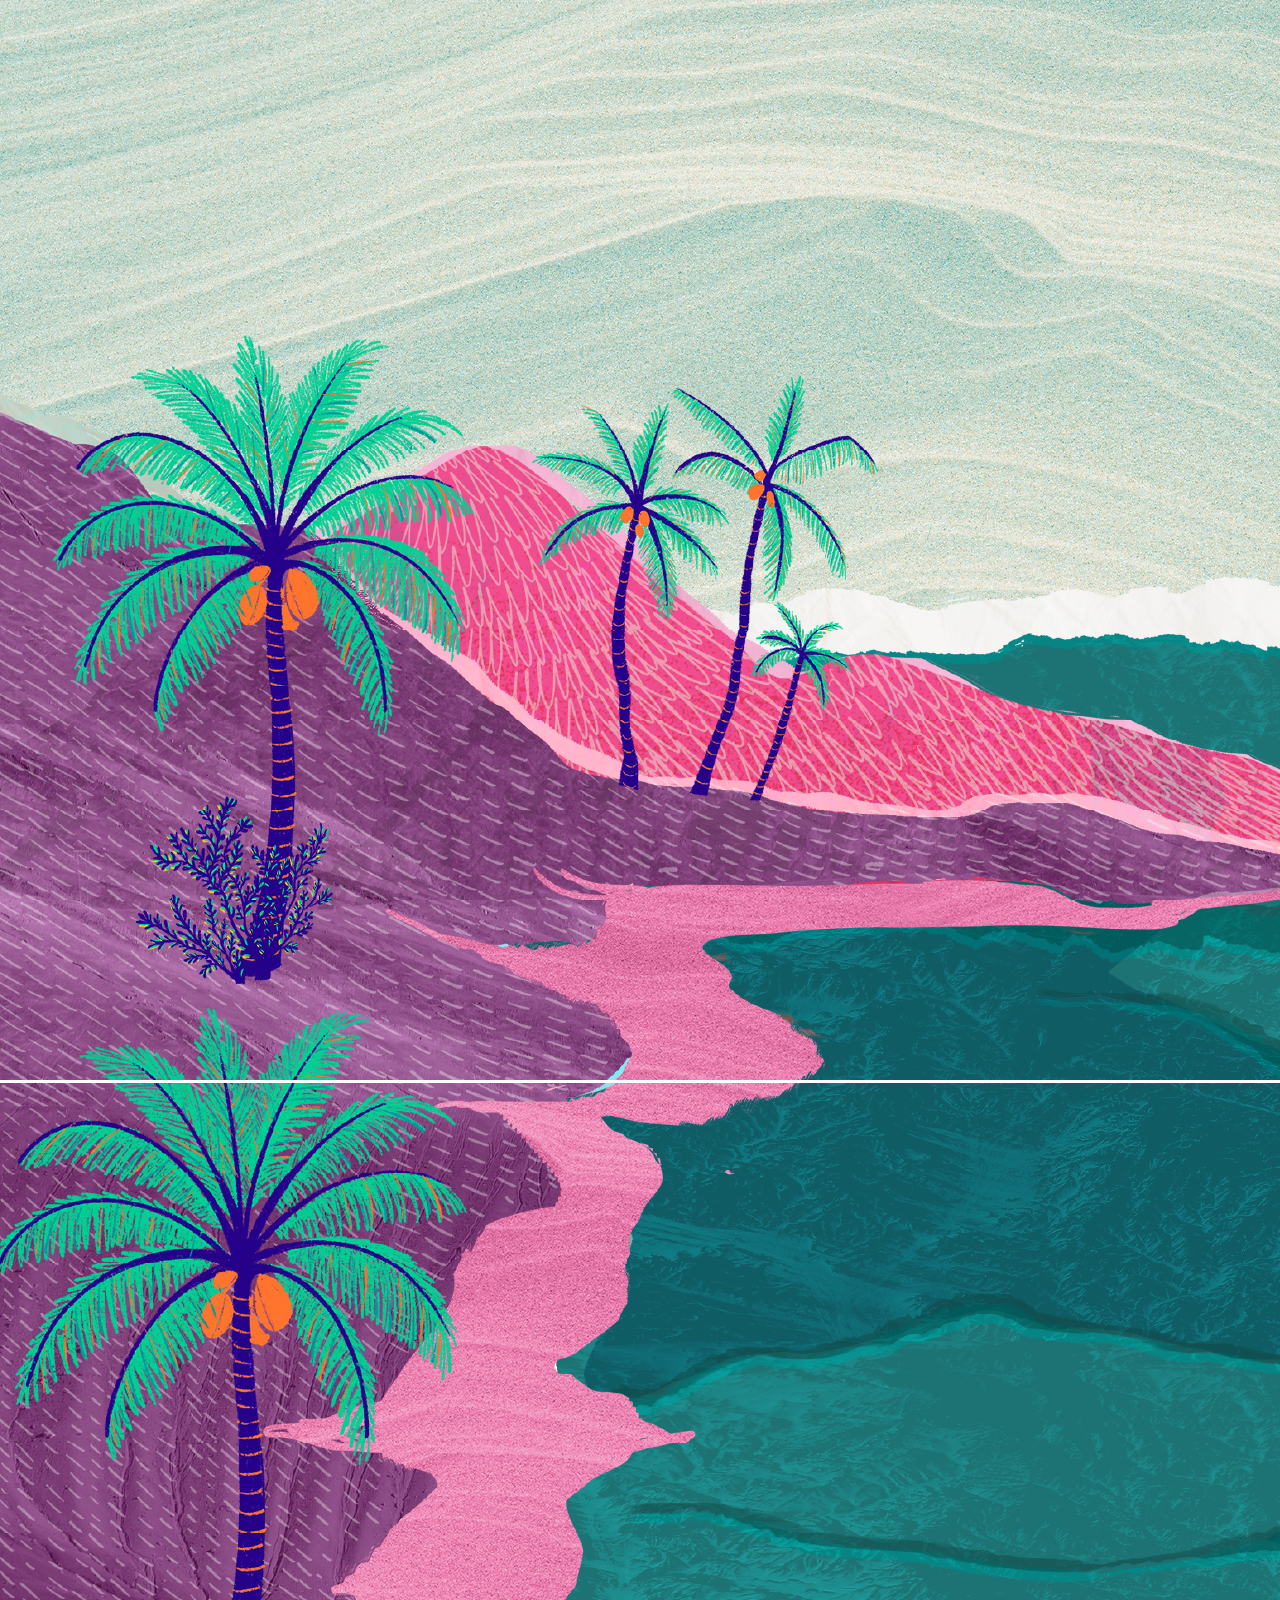
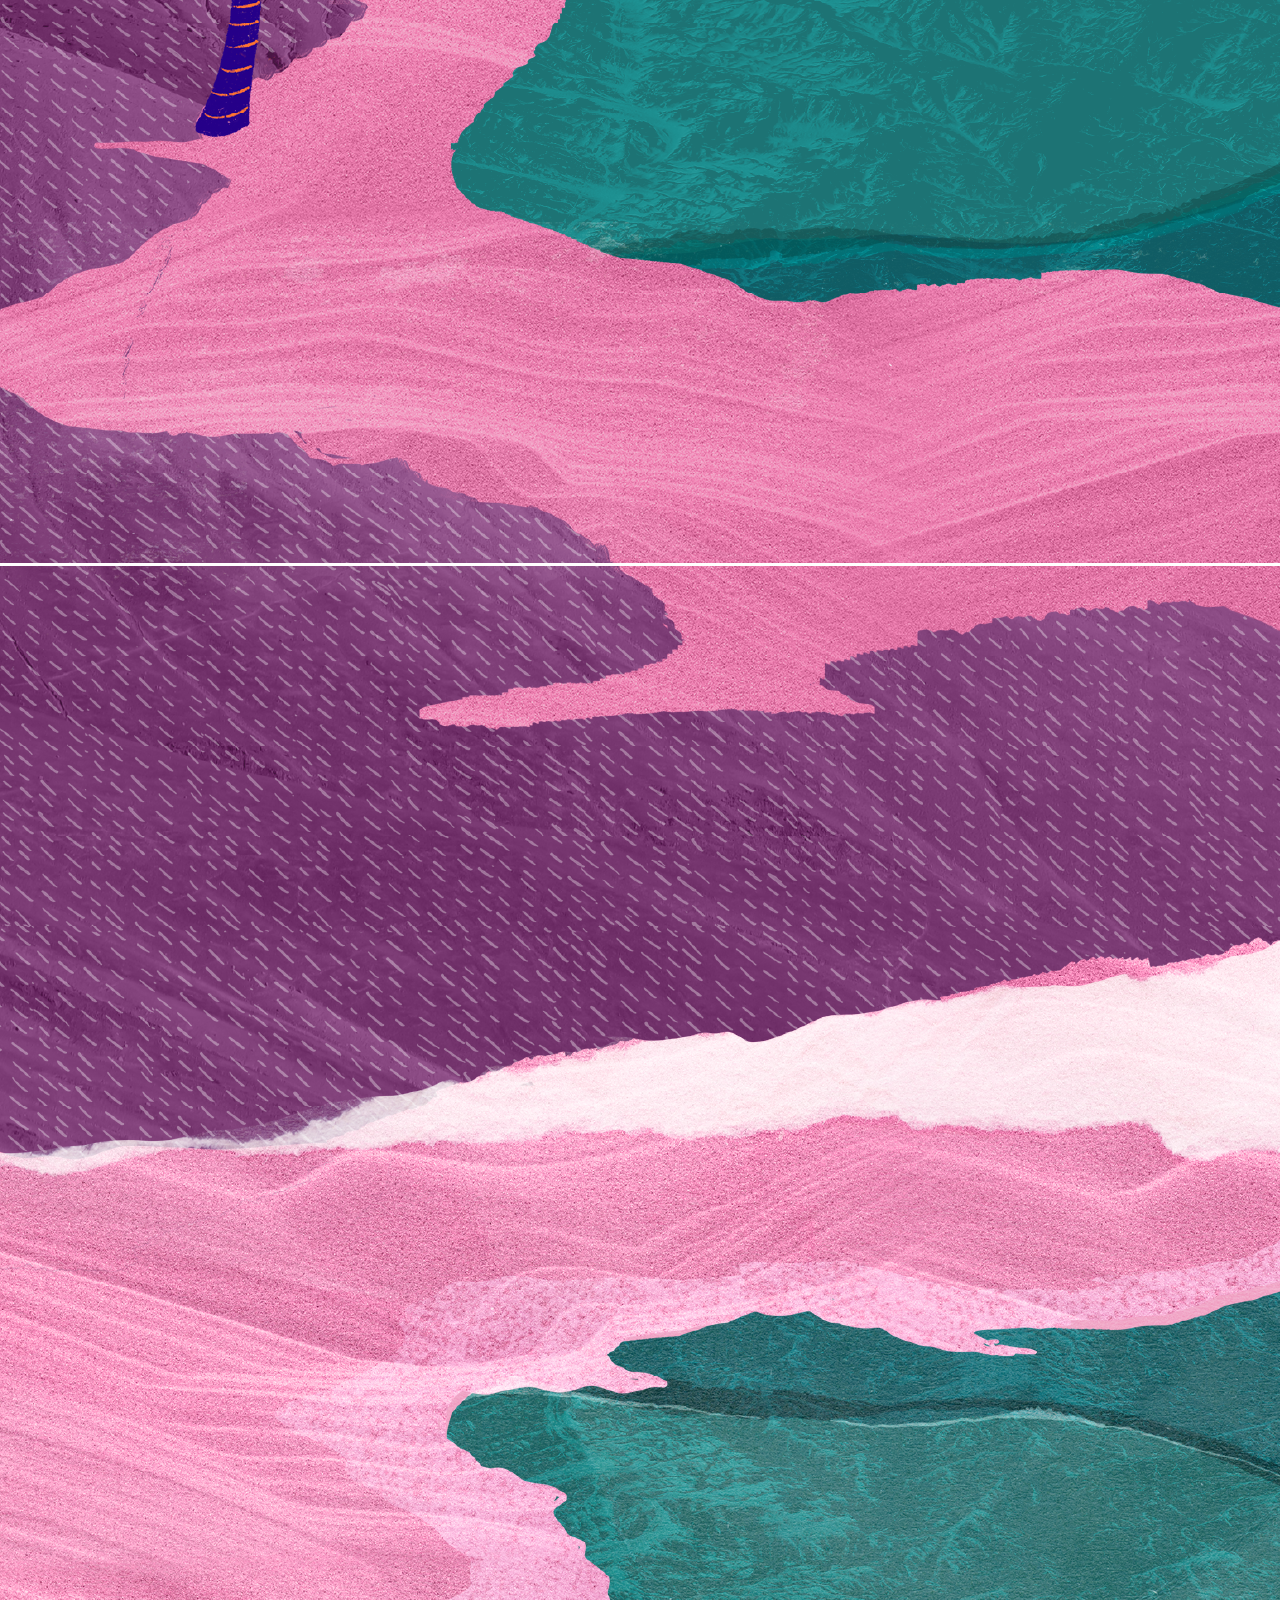
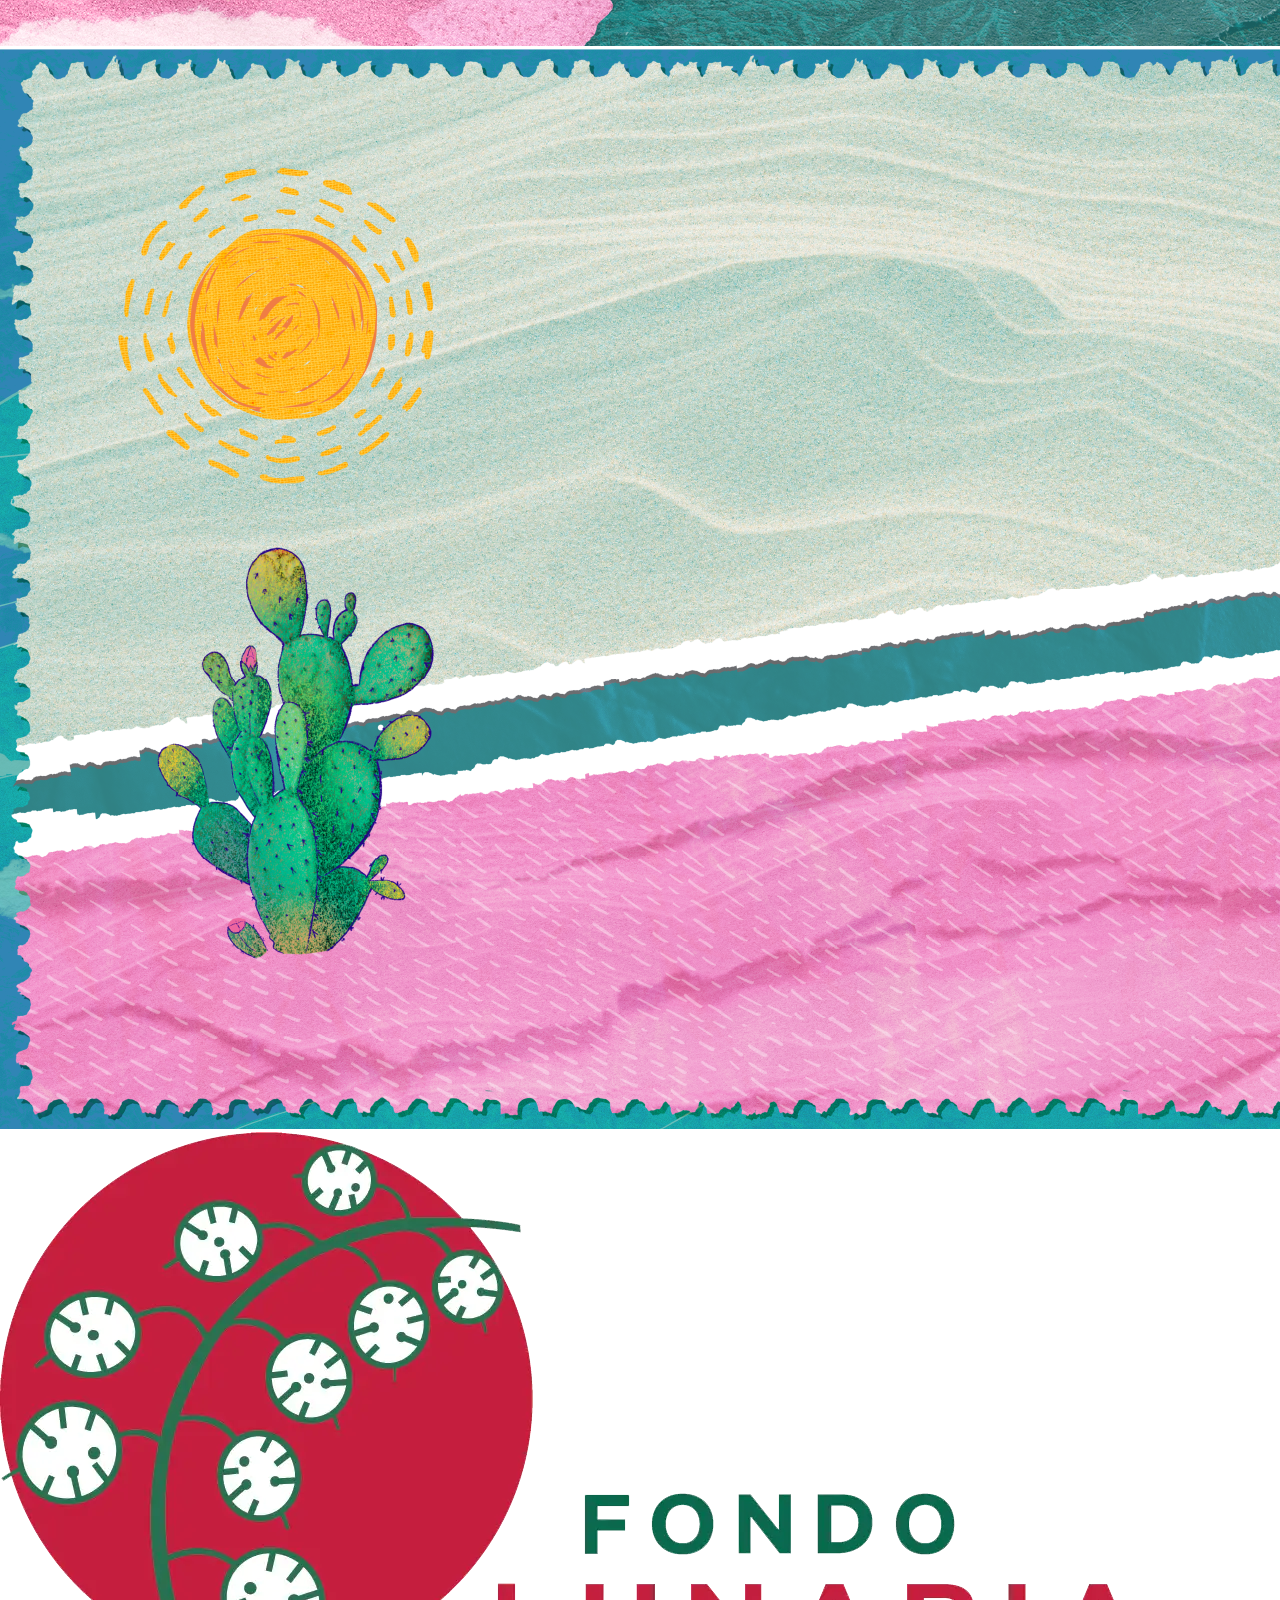
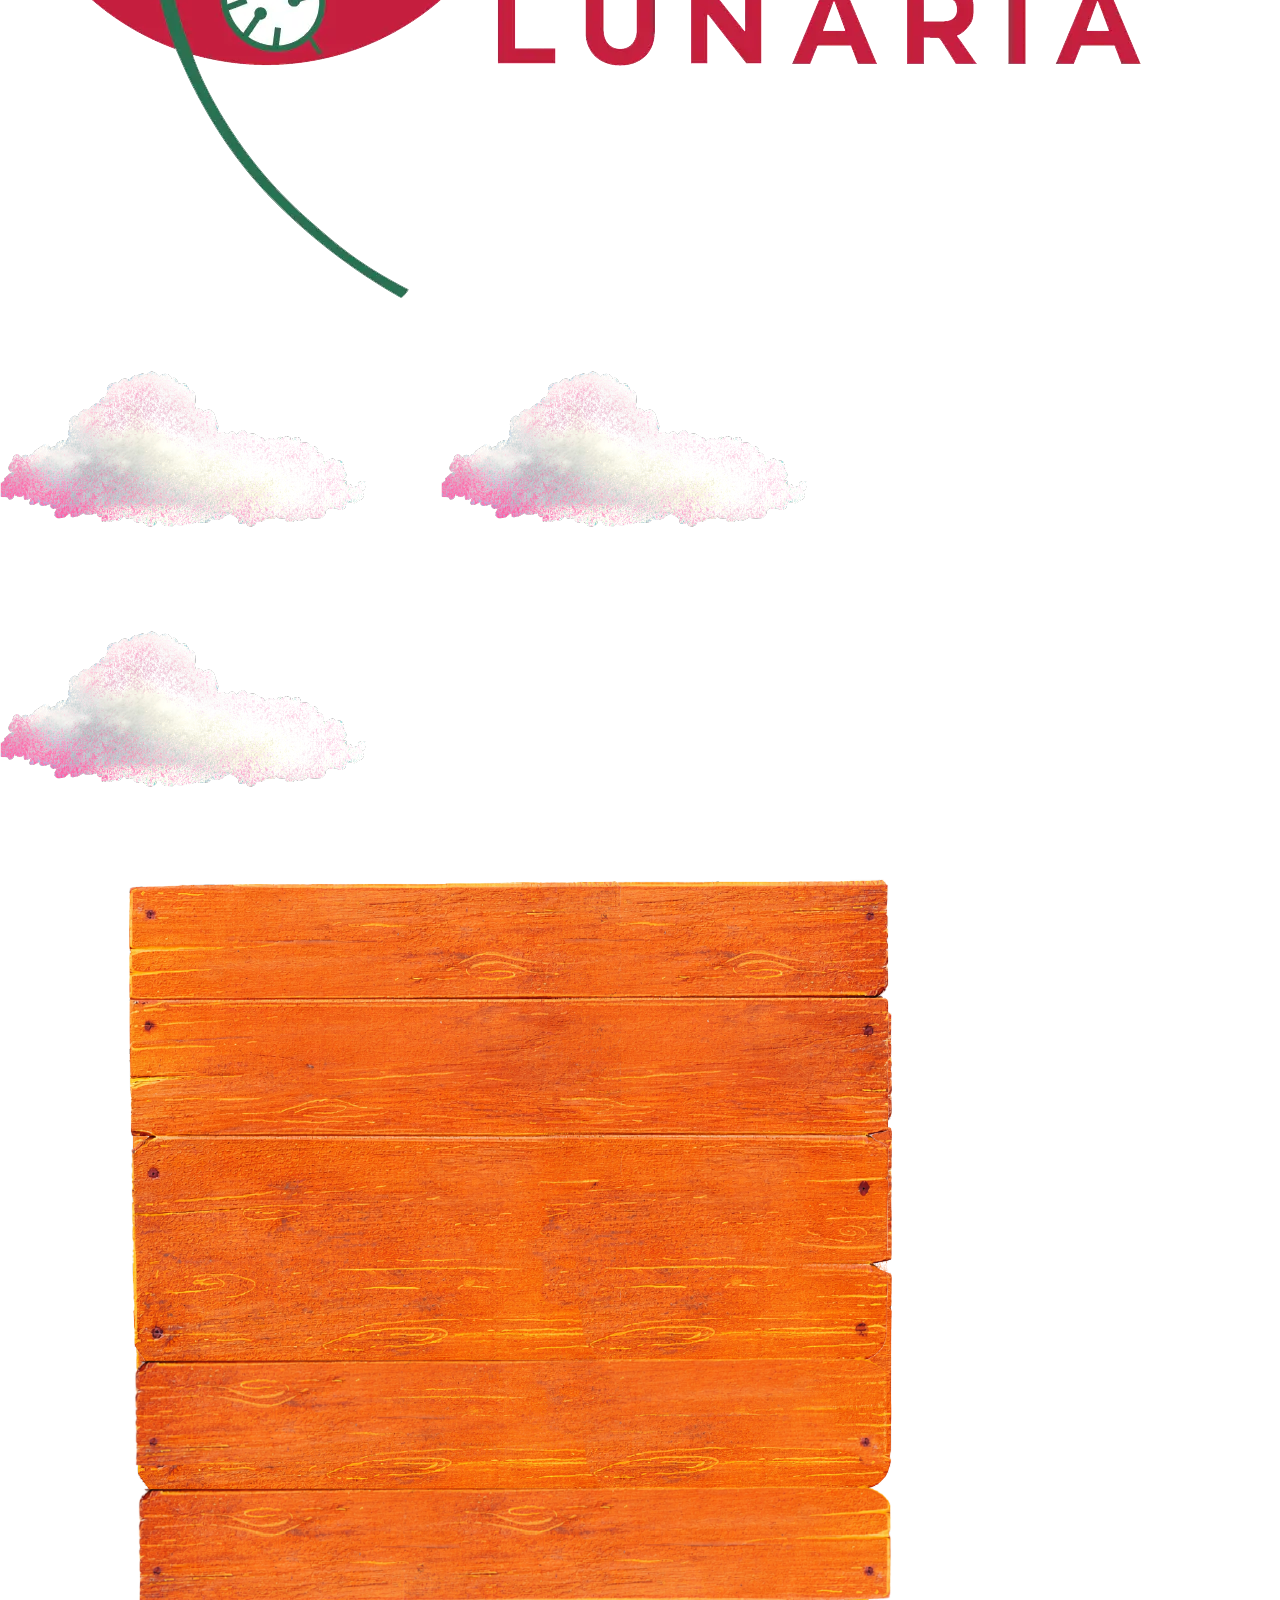
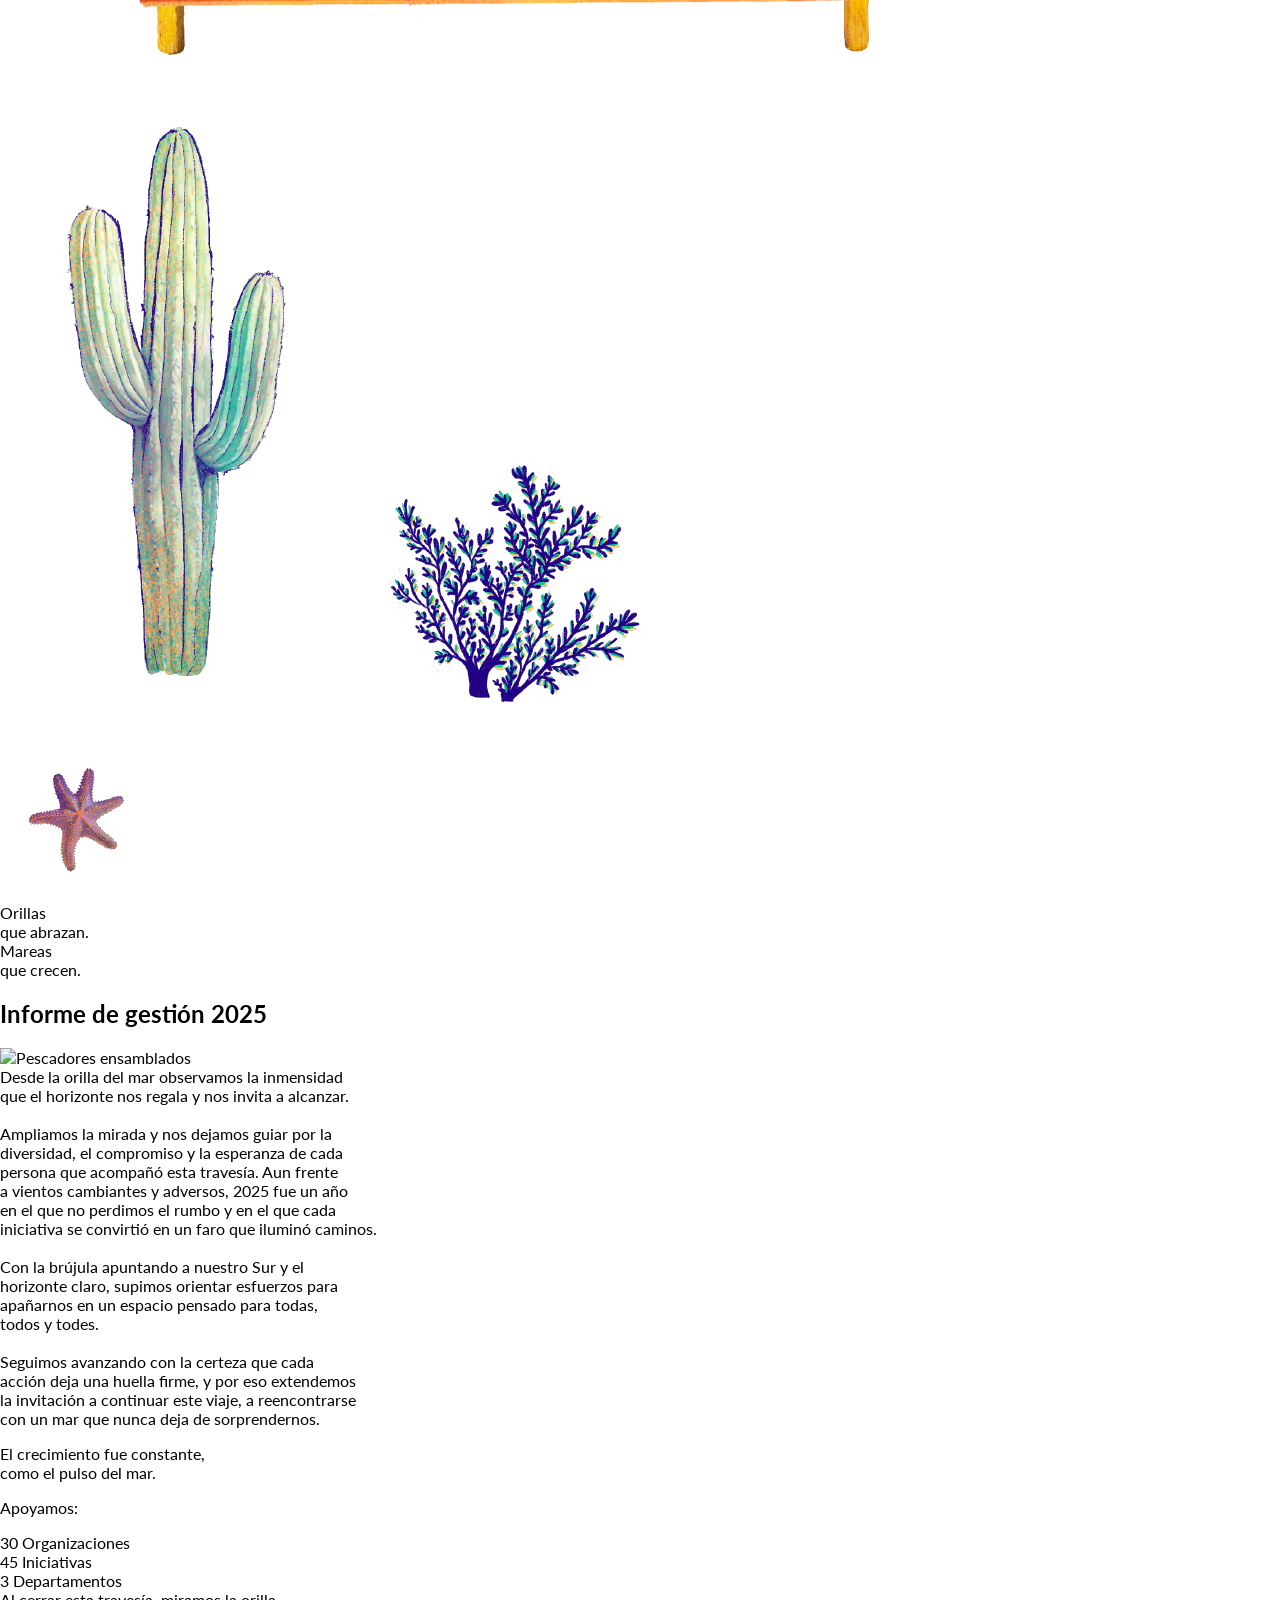
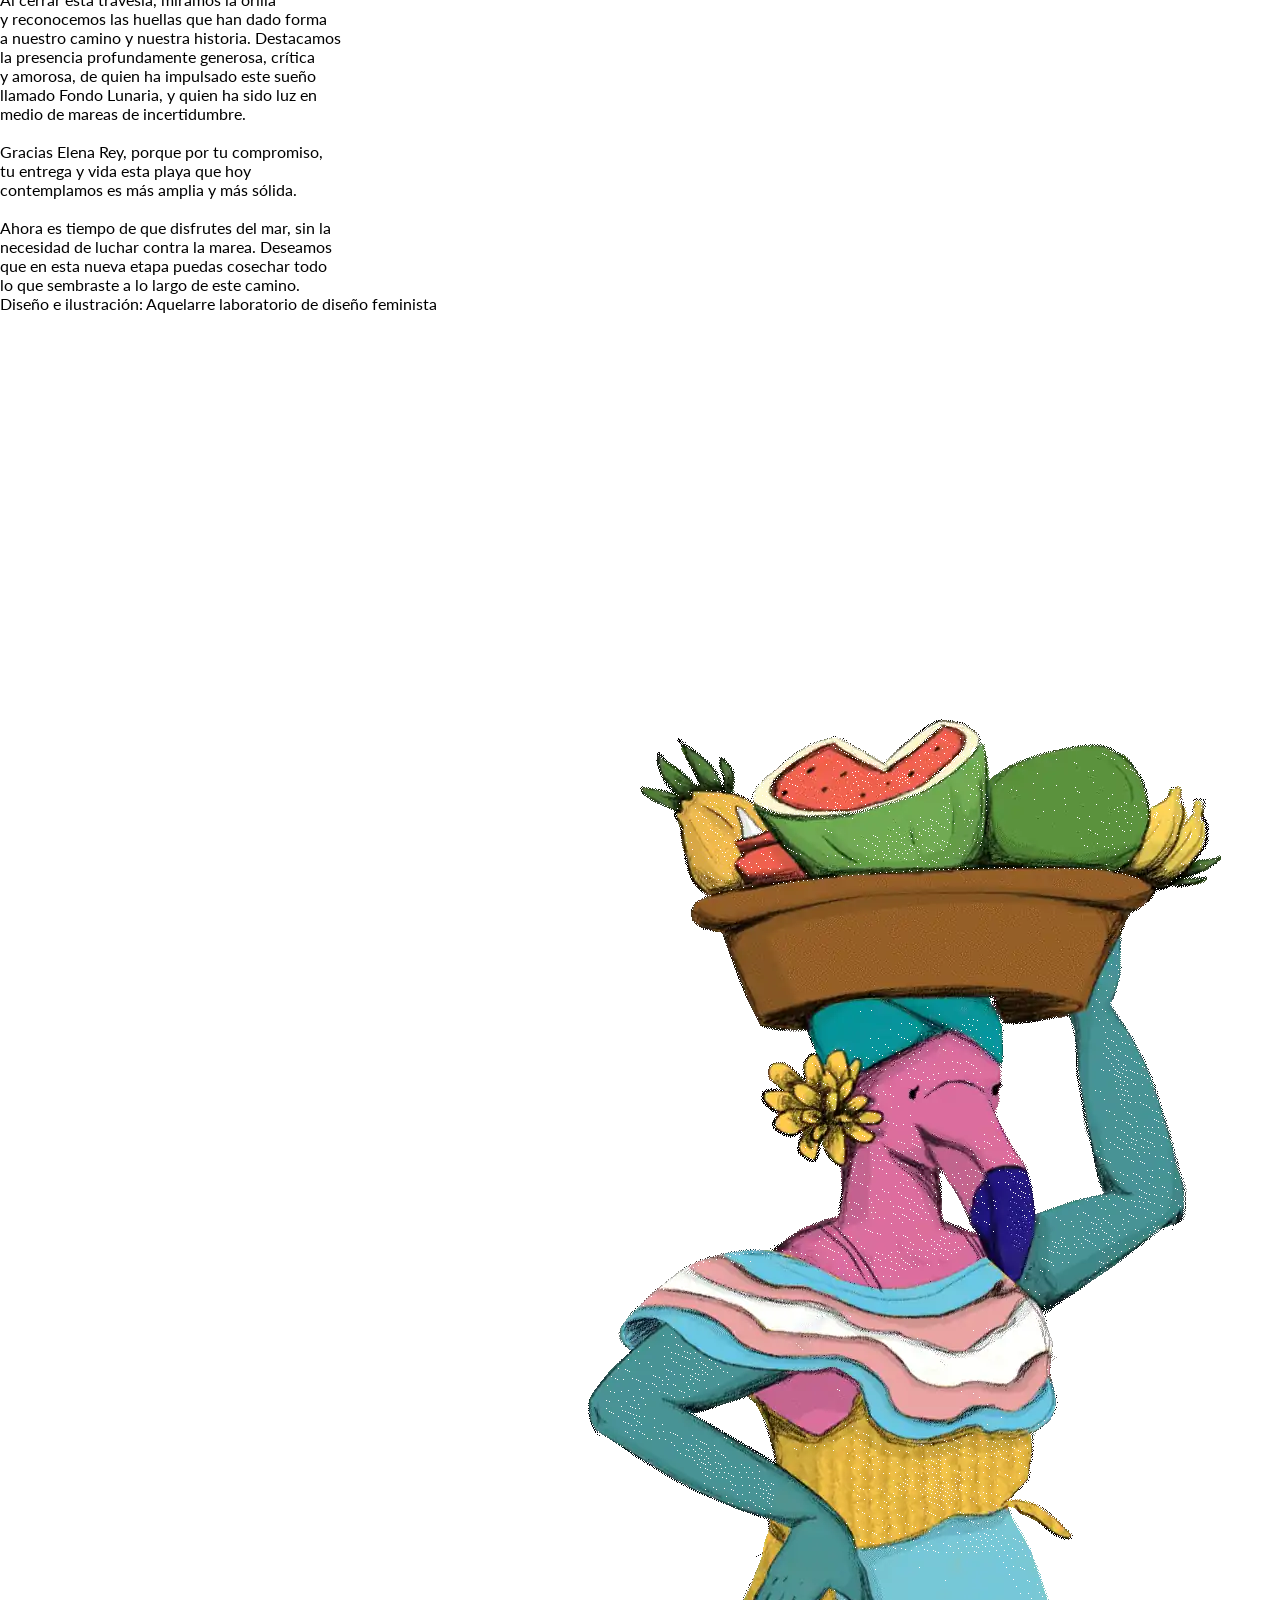
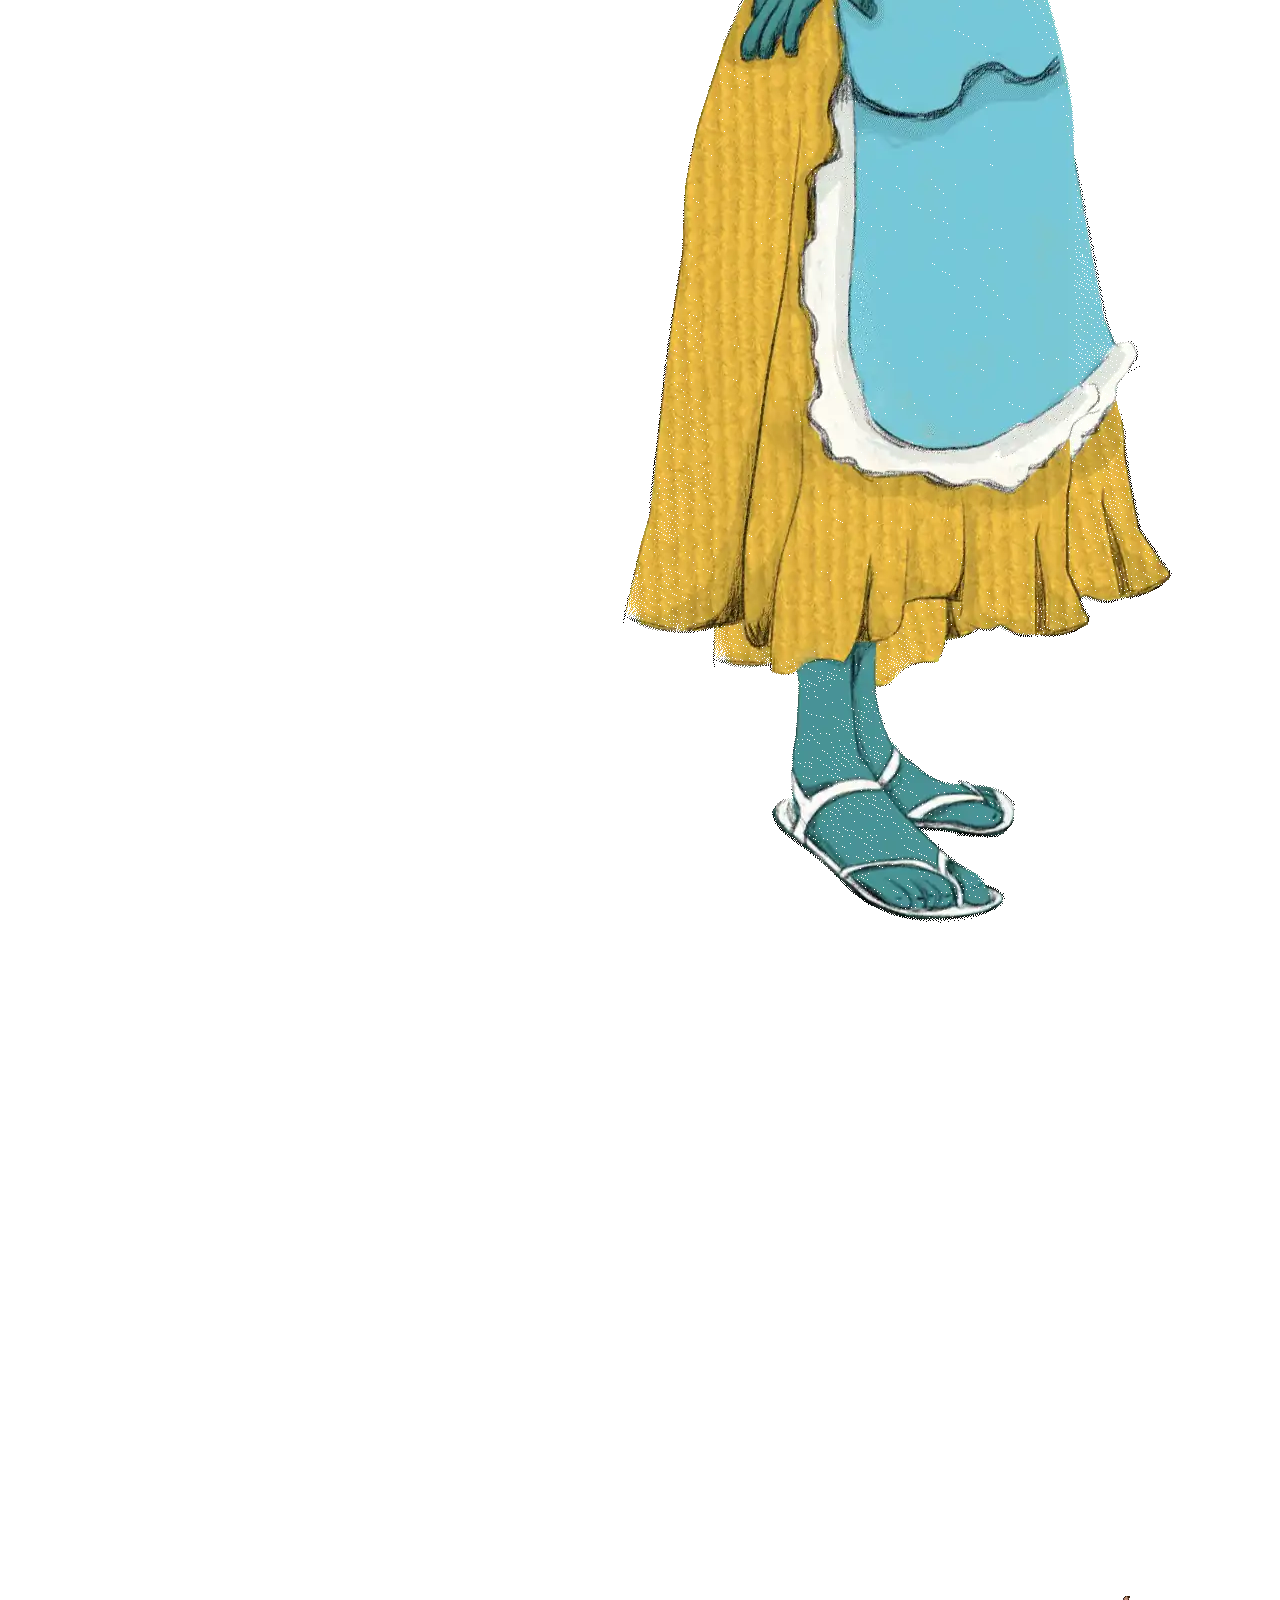
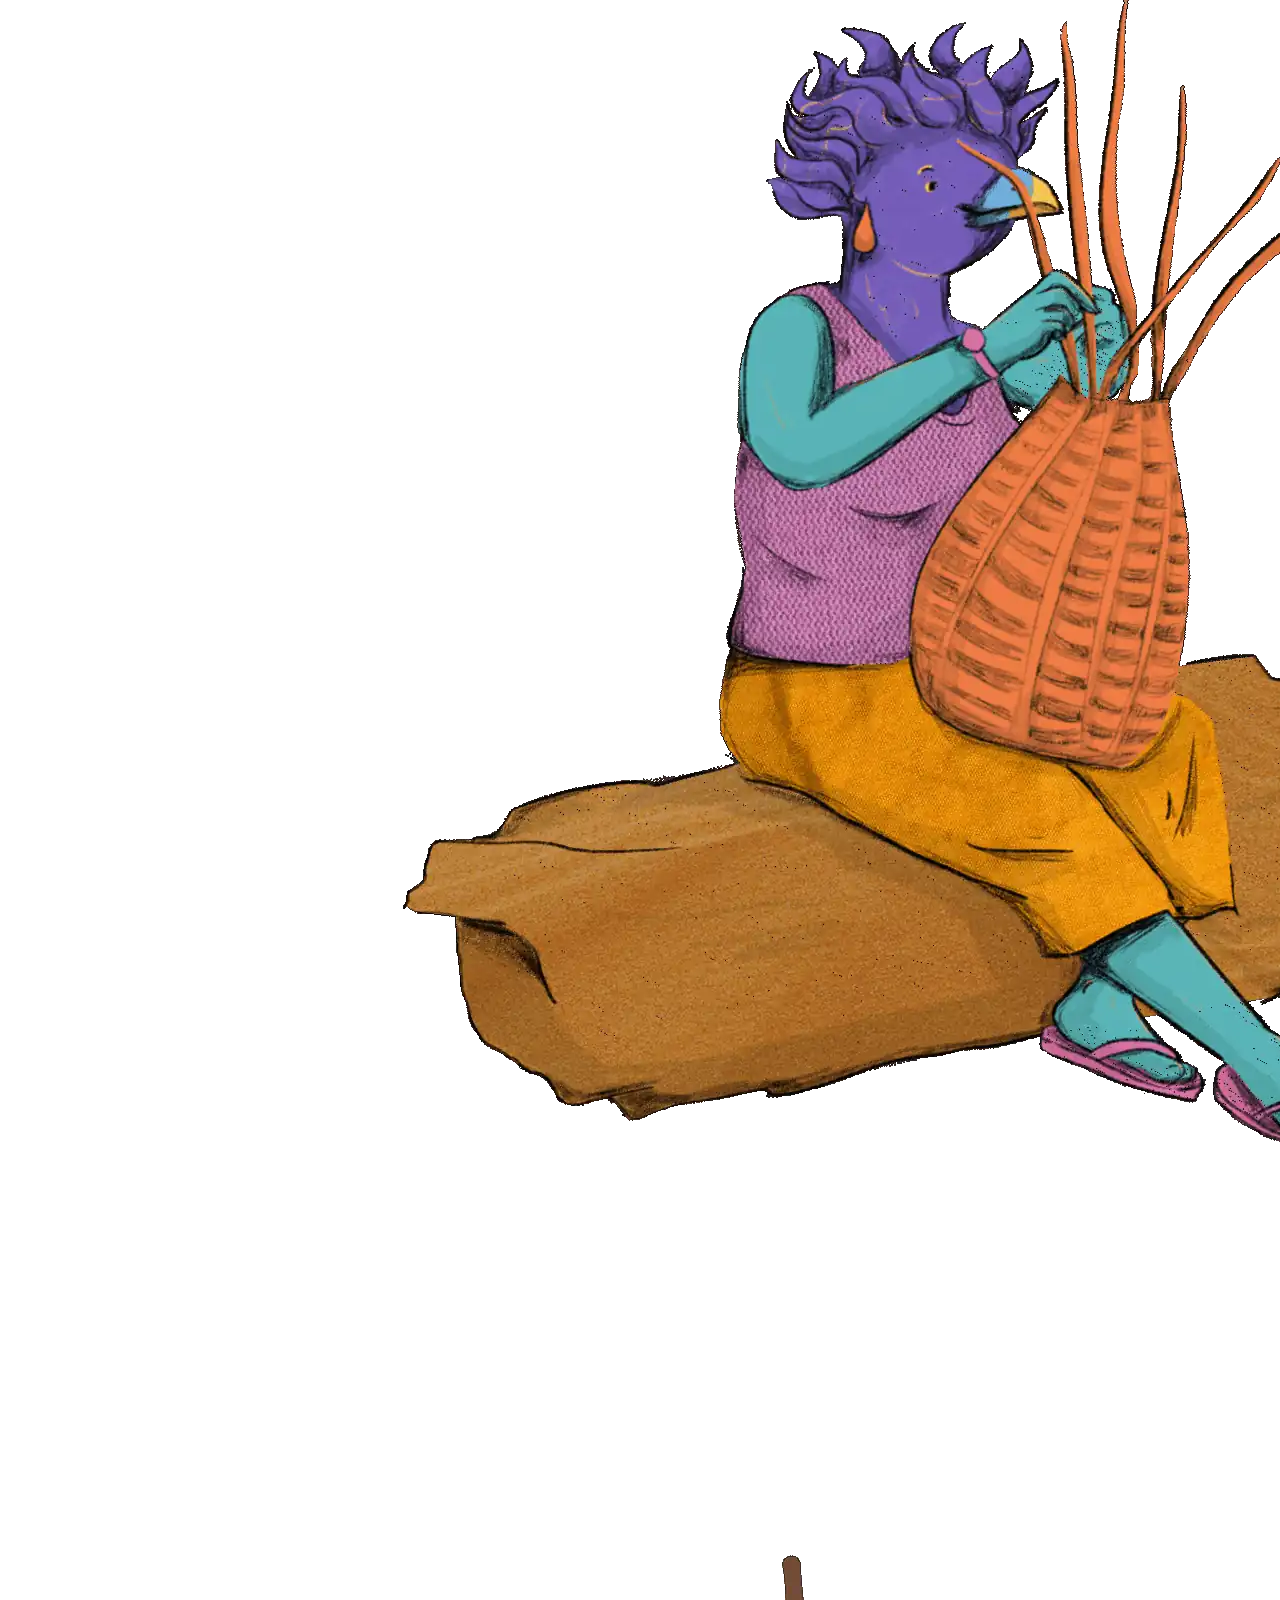
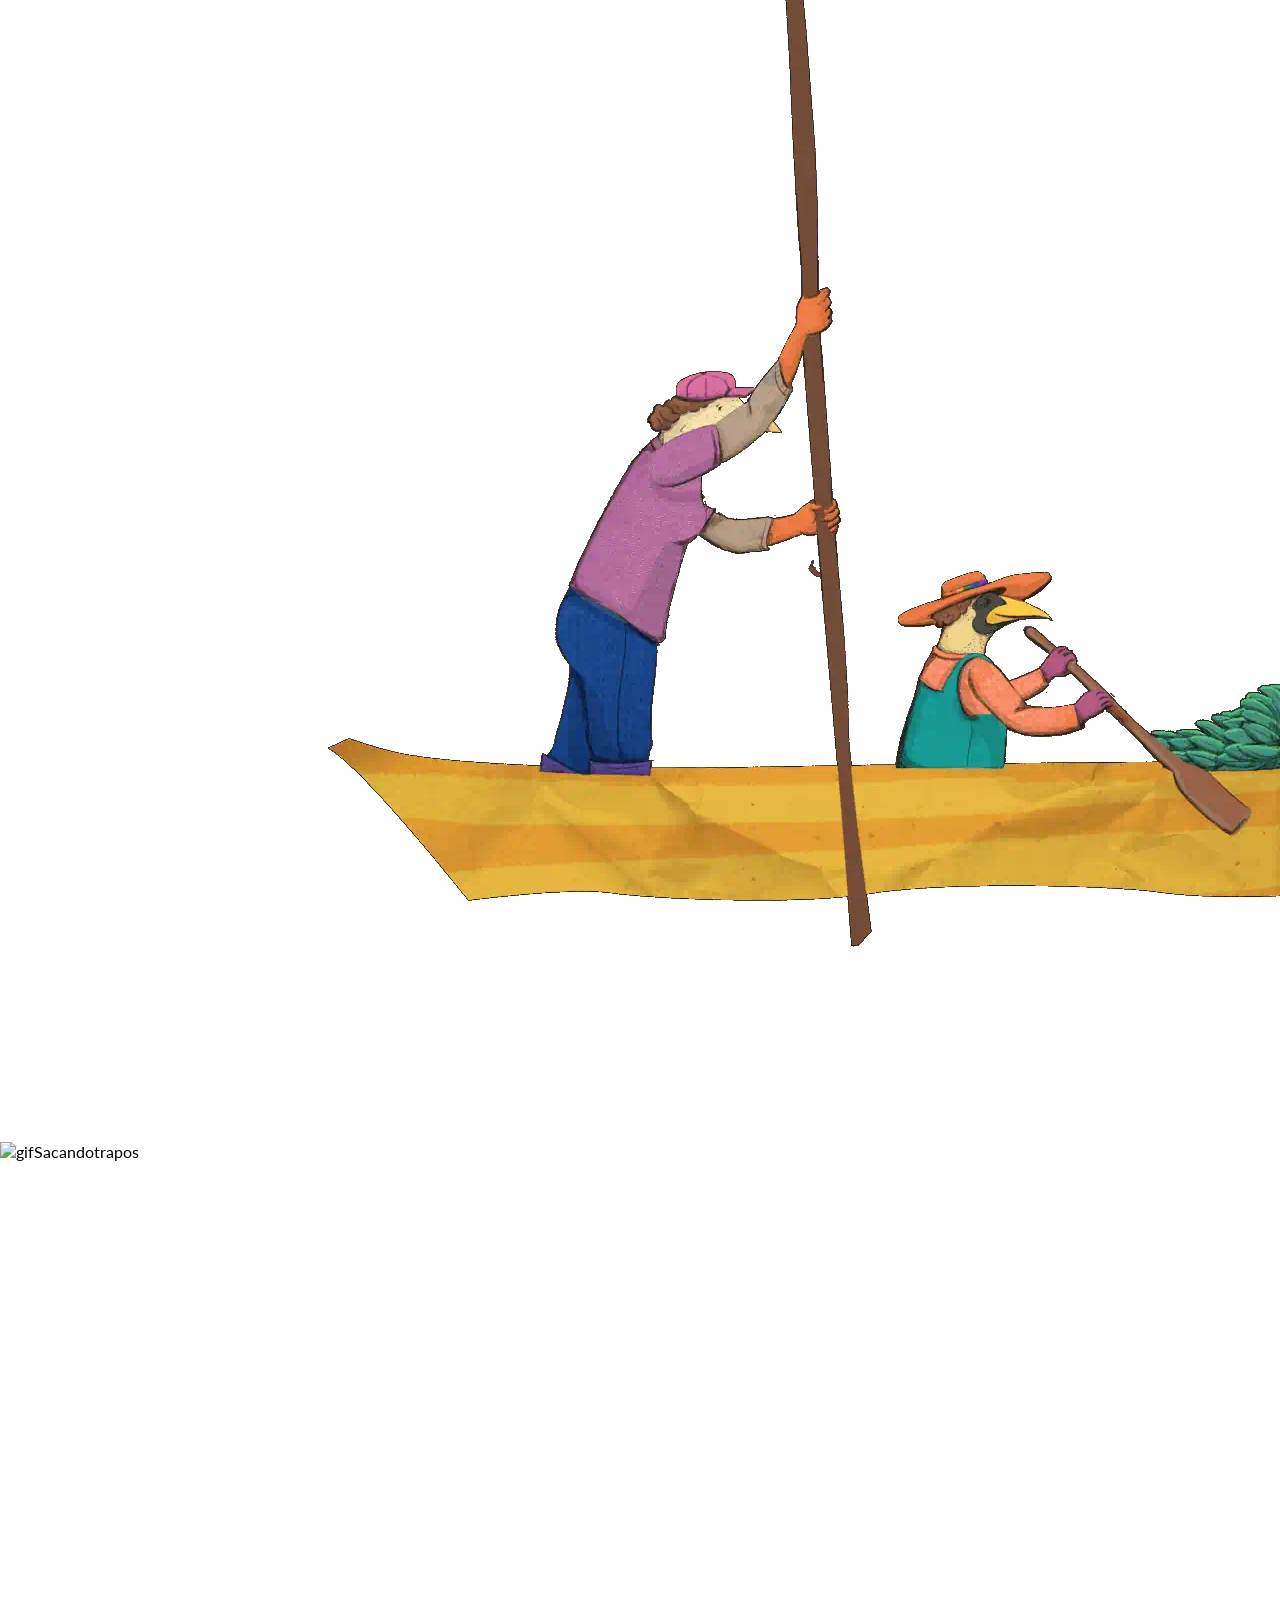
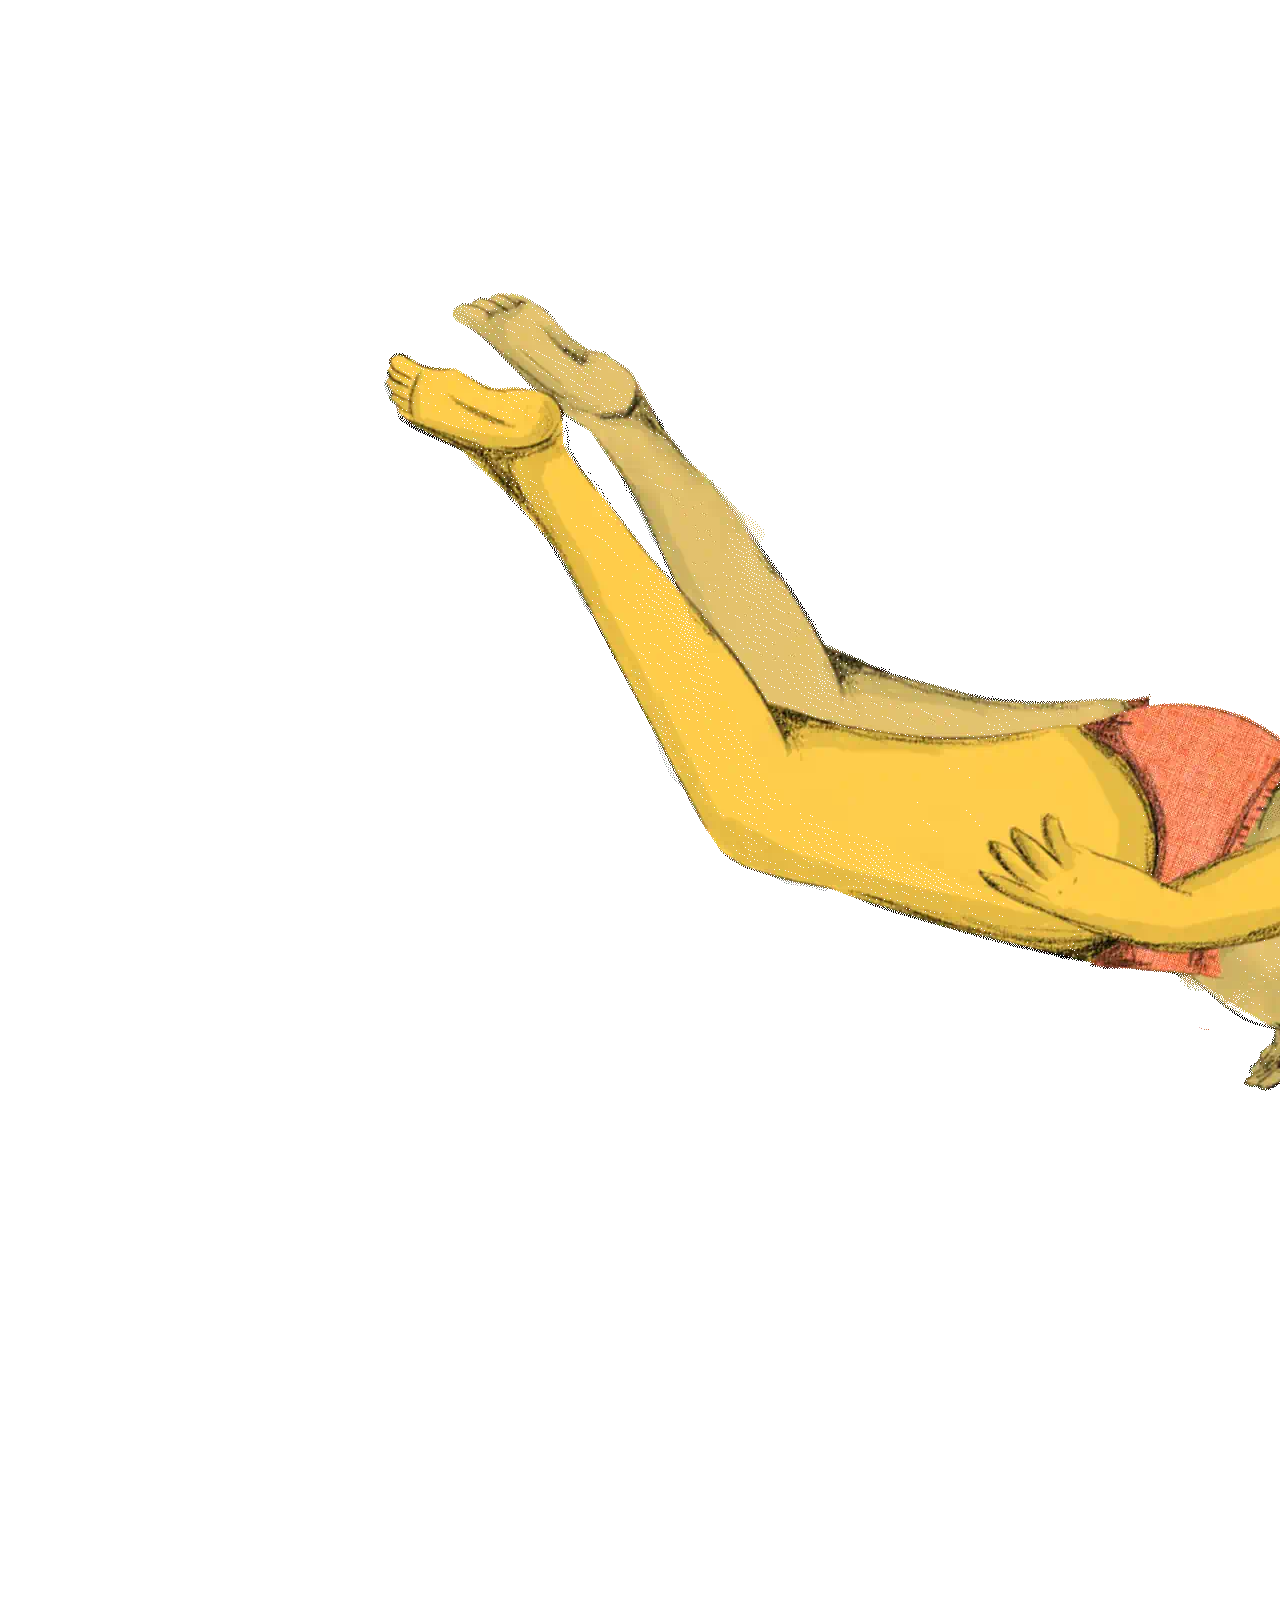
==== index.html @ 0803b16c "version3" ====
<!DOCTYPE html><html lang="en" data-astro-cid-sckkx6r4> <head><meta charset="UTF-8"><meta name="viewport" content="width=device-width, initial-scale=1.0"><link rel="icon" type="image/svg+xml" href="assets/logo/logoIcono.webp"><meta name="generator" content="Astro v5.8.0"><title>Fondo Lunaria informe 2024</title><!-- Tipografía Lato de Google Fonts --><link href="https://fonts.googleapis.com/css2?family=Lato:wght@400;700&display=swap" rel="stylesheet"><link rel="stylesheet" href="https://cdnjs.cloudflare.com/ajax/libs/font-awesome/6.5.0/css/all.min.css"><link rel="stylesheet" href="/informe2025V1/_astro/index.B_r-b2rL.css">
<style>@font-face{font-family:Pogonia;src:url(/informe2025V1/fonts/pogonia-medium.ttf) format("truetype");font-weight:400;font-style:normal;font-display:swap}@font-face{font-family:Lato-Italic;src:url(/informe2025V1/fonts/Lato-Italic.ttf) format("truetype");font-weight:400;font-style:normal;font-display:swap}@font-face{font-family:PogoniaBold;src:url(/informe2025V1/fonts/pogonia-bold.ttf) format("truetype");font-weight:400;font-style:normal;font-display:swap}@font-face{font-family:Lato-Light;src:url(/informe2025V1/fonts/Lato-Light.ttf) format("truetype");font-weight:400;font-style:normal;font-display:swap}@font-face{font-family:Discordia;src:url(/informe2025V1/fonts/Discordia-Regular.woff) format("woff"),url(/informe2025V1/fonts/Discordia-Regular.ttf) format("truetype");font-weight:400;font-style:normal;font-display:swap}@font-face{font-family:Discordia;src:url(/informe2025V1/fonts/Discordia-Italic.ttf) format("truetype");font-weight:400;font-style:italic;font-display:swap}@font-face{font-family:Discordia;src:url(/informe2025V1/fonts/Discordia-Bold.ttf) format("truetype");font-weight:700;font-style:normal;font-display:swap}@font-face{font-family:Discordia;src:url(/informe2025V1/fonts/Discordia-BoldItalic.ttf) format("truetype");font-weight:700;font-style:italic;font-display:swap}@font-face{font-family:Discordia Bold;src:url(/informe2025V1/fonts/Discordia-Bold.ttf) format("truetype");font-weight:700;font-style:normal;font-display:swap}@font-face{font-family:Discordia Italic;src:url(/informe2025V1/fonts/Discordia-Italic.ttf) format("truetype");font-weight:400;font-style:italic;font-display:swap}@font-face{font-family:Discordia Bold Italic;src:url(/informe2025V1/fonts/Discordia-BoldItalic.ttf) format("truetype");font-weight:700;font-style:italic;font-display:swap}@font-face{font-family:Lato;src:url(/informe2025V1/fonts/Lato-Black.ttf) format("truetype");font-weight:900;font-style:normal;font-display:swap}@font-face{font-family:Lato Black;src:url(/informe2025V1/fonts/Lato-Black.ttf) format("truetype");font-weight:900;font-style:normal;font-display:swap}:root{--ancho: 100%;--alto: 956.25vw }html,body,[data-astro-cid-sckkx6r4]{margin:0;padding:0;box-sizing:border-box}html,body{font-family:Lato,sans-serif}body{overflow-x:hidden}.fondo[data-astro-cid-sckkx6r4]{position:absolute;top:0;left:0;z-index:-1;width:var(--ancho);height:var(--alto)}
</style></head> <body data-astro-cid-sckkx6r4>  <!-- ════════════════════════════════════════════════════════════════════════
     SCENE CONTAINER
     Toda la escena se encierra en un contenedor absoluto que ocupa la altura
     declarada en la variable CSS  --alto  (definida en Layout).
══════════════════════════════════════════════════════════════════════════ --><div class="scene-container" data-astro-cid-bph4x4vf> <!-- BACKGROUND (desktop y móvil) --> <div class="scene-background" data-astro-cid-bph4x4vf> <img class="backgroundParte1" src="assets/background/backgroundParte1.webp" alt="Background 1" data-astro-cid-bph4x4vf> <img class="backgroundParte2" src="assets/background/backgroundParte2.webp" alt="Background 2" data-astro-cid-bph4x4vf> <img class="backgroundParte3" src="assets/background/backgroundParte3.webp" alt="Background 3" data-astro-cid-bph4x4vf> <img class="backgroundParte4" src="assets/background/backgroundParte4.webp" alt="Background 4" data-astro-cid-bph4x4vf> </div> <!-- LOGO --> <div class="scene-logo" data-astro-cid-bph4x4vf> <img class="scene-img logo" src="assets/logo/logoFinal.webp" alt="Logo institucional" data-astro-cid-bph4x4vf> </div> <!--  RESTO DE ELEMENTOS DE LA ESCENA  --> <div class="scene-elements" data-astro-cid-bph4x4vf> <!-- ── NUBES ────────────────────────────────────────────────────────── --> <img class="scene-img cloud1" src="assets/clouds/clouds.webp" alt="Cloud 1" data-astro-cid-bph4x4vf> <img class="scene-img cloud2" src="assets/clouds/clouds.webp" alt="Cloud 2" data-astro-cid-bph4x4vf> <img class="scene-img cloud3" src="assets/clouds/clouds.webp" alt="Cloud 3" data-astro-cid-bph4x4vf> <!-- ── FRAILEJONES ──────────────────────────────────────────────────── --> <img class="scene-img letrero1" src="assets/environment/letrero1.webp" alt="letrero 1" data-astro-cid-bph4x4vf> <img class="scene-img cactus1" src="assets/environment/cactus.webp" alt="Cactus 1" data-astro-cid-bph4x4vf> <img class="scene-img ramal1" src="assets/environment/ramal.webp" alt="Ramal 1" data-astro-cid-bph4x4vf> </div>  </div> <!-- ════════════════════════════════════════════════════════════════════════
     STYLES
══════════════════════════════════════════════════════════════════════════ -->  <div class="report-intro-container" data-astro-cid-ic2x36vr> <img class="scene-img estrella1" src="assets/environment/estrella.webp" alt="Estrella 1" data-astro-cid-ic2x36vr> <!-- Encabezado del informe --> <div class="report-intro-header" data-astro-cid-ic2x36vr> <span class="report-intro-title" data-astro-cid-ic2x36vr>
Orillas <br data-astro-cid-ic2x36vr> </span> <span class="report-intro-highlight" data-astro-cid-ic2x36vr>que</span> <span class="report-intro-title" data-astro-cid-ic2x36vr> abrazan.</span><br data-astro-cid-ic2x36vr> <span class="report-intro-title" data-astro-cid-ic2x36vr>Mareas</span> <br data-astro-cid-ic2x36vr> <span class="report-intro-highlight" data-astro-cid-ic2x36vr>que</span> <span class="report-intro-title" data-astro-cid-ic2x36vr> crecen.</span> <h2 class="report-intro-subtitle" data-astro-cid-ic2x36vr>Informe de gestión 2025</h2> </div> <img class="report-intro-gif" src="/assets/gifs/gif-pescadores-ensamblado-3-1.webp" alt="Pescadores ensamblados" data-astro-cid-ic2x36vr> <!-- Texto poético que introduce el informe --> <div class="report-intro-body" data-astro-cid-ic2x36vr> <span class="report-intro-text" data-astro-cid-ic2x36vr>
Desde la orilla del mar observamos la inmensidad<br data-astro-cid-ic2x36vr>
que el horizonte nos regala y nos invita a alcanzar.<br data-astro-cid-ic2x36vr><br data-astro-cid-ic2x36vr>
Ampliamos la mirada y nos dejamos guiar por la<br data-astro-cid-ic2x36vr>
diversidad, el compromiso y la esperanza de cada<br data-astro-cid-ic2x36vr>
persona que acompañó esta travesía. Aun frente<br data-astro-cid-ic2x36vr>
a vientos cambiantes y adversos, 2025 fue un año<br data-astro-cid-ic2x36vr>
en el que no perdimos el rumbo y en el que cada<br data-astro-cid-ic2x36vr>
iniciativa se convirtió en un faro que iluminó caminos. <br data-astro-cid-ic2x36vr><br data-astro-cid-ic2x36vr>
Con la brújula apuntando a nuestro Sur y el<br data-astro-cid-ic2x36vr>
horizonte claro, supimos orientar esfuerzos para<br data-astro-cid-ic2x36vr>
apañarnos en un espacio pensado para todas,<br data-astro-cid-ic2x36vr>
todos y todes.<br data-astro-cid-ic2x36vr><br data-astro-cid-ic2x36vr>
Seguimos avanzando con la certeza que cada<br data-astro-cid-ic2x36vr>
acción deja una huella ﬁrme, y por eso extendemos<br data-astro-cid-ic2x36vr>
la invitación a continuar este viaje, a reencontrarse<br data-astro-cid-ic2x36vr>
con un mar que nunca deja de sorprendernos.
</span> </div> </div>  <section class="support-section" data-astro-cid-sjorigad> <div class="support-container" data-astro-cid-sjorigad> <p class="stats-intro" data-astro-cid-sjorigad>El crecimiento fue constante,<br data-astro-cid-sjorigad>como el pulso del mar.</p> <p class="support-title" data-astro-cid-sjorigad>Apoyamos:</p> <div class="support-stats" data-astro-cid-sjorigad> <div class="support-item" data-astro-cid-sjorigad> <span class="support-number" data-target="374" data-astro-cid-sjorigad>0</span> <span class="support-label" data-astro-cid-sjorigad>Organizaciones</span> </div> <div class="support-item" data-astro-cid-sjorigad> <span class="support-number" data-target="557" data-astro-cid-sjorigad>0</span> <span class="support-label" data-astro-cid-sjorigad>Iniciativas</span> </div> <div class="support-item" data-astro-cid-sjorigad> <span class="support-number" data-target="29" data-astro-cid-sjorigad>0</span> <span class="support-label" data-astro-cid-sjorigad>Departamentos</span> </div> </div> </div> </section>  <script type="module">function a(e,n){e.forEach(t=>{t.isIntersecting&&(t.target.querySelectorAll(".support-number").forEach(o=>{const r=+(o.getAttribute("data-target")??"0"),i=r/250;let s=0;const c=()=>{s+=i,s<r?(o.textContent=Math.ceil(s).toString(),requestAnimationFrame(c)):o.textContent=r.toString()};c()}),n.unobserve(t.target))})}document.addEventListener("DOMContentLoaded",()=>{const e={root:null,threshold:.5},n=new IntersectionObserver(a,e),t=document.querySelector(".support-section");t&&n.observe(t)});</script> <div class="report-intro-container" data-astro-cid-p7cumipz> <div class="report-intro-header" data-astro-cid-p7cumipz></div> <!-- Texto poético que introduce el informe --> <div class="report-intro-body" data-astro-cid-p7cumipz> <span class="report-intro-text" data-astro-cid-p7cumipz>
Al cerrar esta travesía, miramos la orilla<br data-astro-cid-p7cumipz>
y reconocemos las huellas que han dado forma<br data-astro-cid-p7cumipz>
a nuestro camino y nuestra historia. Destacamos<br data-astro-cid-p7cumipz>
la presencia profundamente generosa, crítica<br data-astro-cid-p7cumipz>
y amorosa, de quien ha impulsado este sueño<br data-astro-cid-p7cumipz>
llamado Fondo Lunaria, y quien ha sido luz en<br data-astro-cid-p7cumipz>
medio de mareas de incertidumbre.<br data-astro-cid-p7cumipz><br data-astro-cid-p7cumipz>
Gracias Elena Rey, porque por tu compromiso,<br data-astro-cid-p7cumipz>
tu entrega y vida esta playa que hoy<br data-astro-cid-p7cumipz>
contemplamos es más amplia y más sólida.<br data-astro-cid-p7cumipz><br data-astro-cid-p7cumipz>
Ahora es tiempo de que disfrutes del mar, sin la<br data-astro-cid-p7cumipz>
necesidad de luchar contra la marea. Deseamos<br data-astro-cid-p7cumipz>
que en esta nueva etapa puedas cosechar todo<br data-astro-cid-p7cumipz>
lo que sembraste a lo largo de este camino.
</span> </div> <div class="report-intro-credit" data-astro-cid-p7cumipz>
Diseño e ilustración: Aquelarre laboratorio de diseño feminista
</div> </div>  <div class="contenedor" data-astro-cid-hxf7jpfn> <img class="gifCuentasclaras" src="/resources/gifs/gif-flamenco-ensamblado.webp" alt="gifCuentasclaras" data-astro-cid-hxf7jpfn> <img class="gifTalleres" src="/resources/gifs/gif-artesana-paujil-1.webp" alt="gifTalleres" data-astro-cid-hxf7jpfn> <img class="gifProgramas" src="/resources/gifs/gif-canoa-2-ensamblado.webp" alt="gifProgramas" data-astro-cid-hxf7jpfn> <img class="gifSacandotrapos" src="/resources/gifs/gif-vendedor-jugos-ensamblado-1.webp" alt="gifSacandotrapos" data-astro-cid-hxf7jpfn> <img class="gifQuienesNosApoyan" src="/resources/gifs/gif-pez-nadador-ensamblado-1.webp" alt="gifQuienesNosApoyan" data-astro-cid-hxf7jpfn> <img class="gifEstrategias" src="/resources/gifs/gif-medusa-ensamblada.webp" alt="gifEstrategias" data-astro-cid-hxf7jpfn> <img class="gifTestimonios" src="/resources/gifs/gif-cangrejo-guitarrista-2.webp" alt="gifTestimonios" data-astro-cid-hxf7jpfn> <img class="gifTestimonios1" src="/resources/gifs/gif-langosta-bongoes.webp" alt="gifTestimonios1" data-astro-cid-hxf7jpfn> <img class="gifInvestigacion" src="/resources/gifs/gif-lagartija.webp" alt="gifInvestigacion" data-astro-cid-hxf7jpfn> <a href="/Testimonios" class="btn testimonios" data-astro-cid-hxf7jpfn>
Testimonios
</a> <a href="/Testimonios" class="btn testimonios nav" data-astro-cid-hxf7jpfn></a> <a href="/Investigacion" class="btn investigacion" data-astro-cid-hxf7jpfn>
Investigación
</a> <a href="/Investigacion" class="btn investigacion nav" data-astro-cid-hxf7jpfn></a> <a href="/Talleres" class="btn talleres" data-astro-cid-hxf7jpfn>
Talleres
</a> <a href="/Talleres" class="btn talleres nav" data-astro-cid-hxf7jpfn></a> <a href="/SacandoLosTrapos" class="btn trapos" data-astro-cid-hxf7jpfn>
Sacando los trapos
</a> <a href="/SacandoLosTrapos" class="btn trapos nav" data-astro-cid-hxf7jpfn></a> <a href="/Estrategias/" class="btn accion" data-astro-cid-hxf7jpfn>
Estrategias de acción
</a> <a href="/Estrategias/" class="btn accion nav" data-astro-cid-hxf7jpfn></a> <a href="/CuentasClaras" class="btn cuentas" data-astro-cid-hxf7jpfn>
Cuentas Claras
</a> <a href="/CuentasClaras" class="btn cuentas nav" data-astro-cid-hxf7jpfn></a> <a href="/Programas" class="btn programas" data-astro-cid-hxf7jpfn>
Programas
</a> <a href="/Programas" class="btn programas nav" data-astro-cid-hxf7jpfn></a> <a href="/QuienesNosApoyan" class="btn apoyo" data-astro-cid-hxf7jpfn>
¿Quiénes nos apoyan?
</a> <a href="/QuienesNosApoyan" class="btn apoyo nav" data-astro-cid-hxf7jpfn></a> </div>   </body></html>
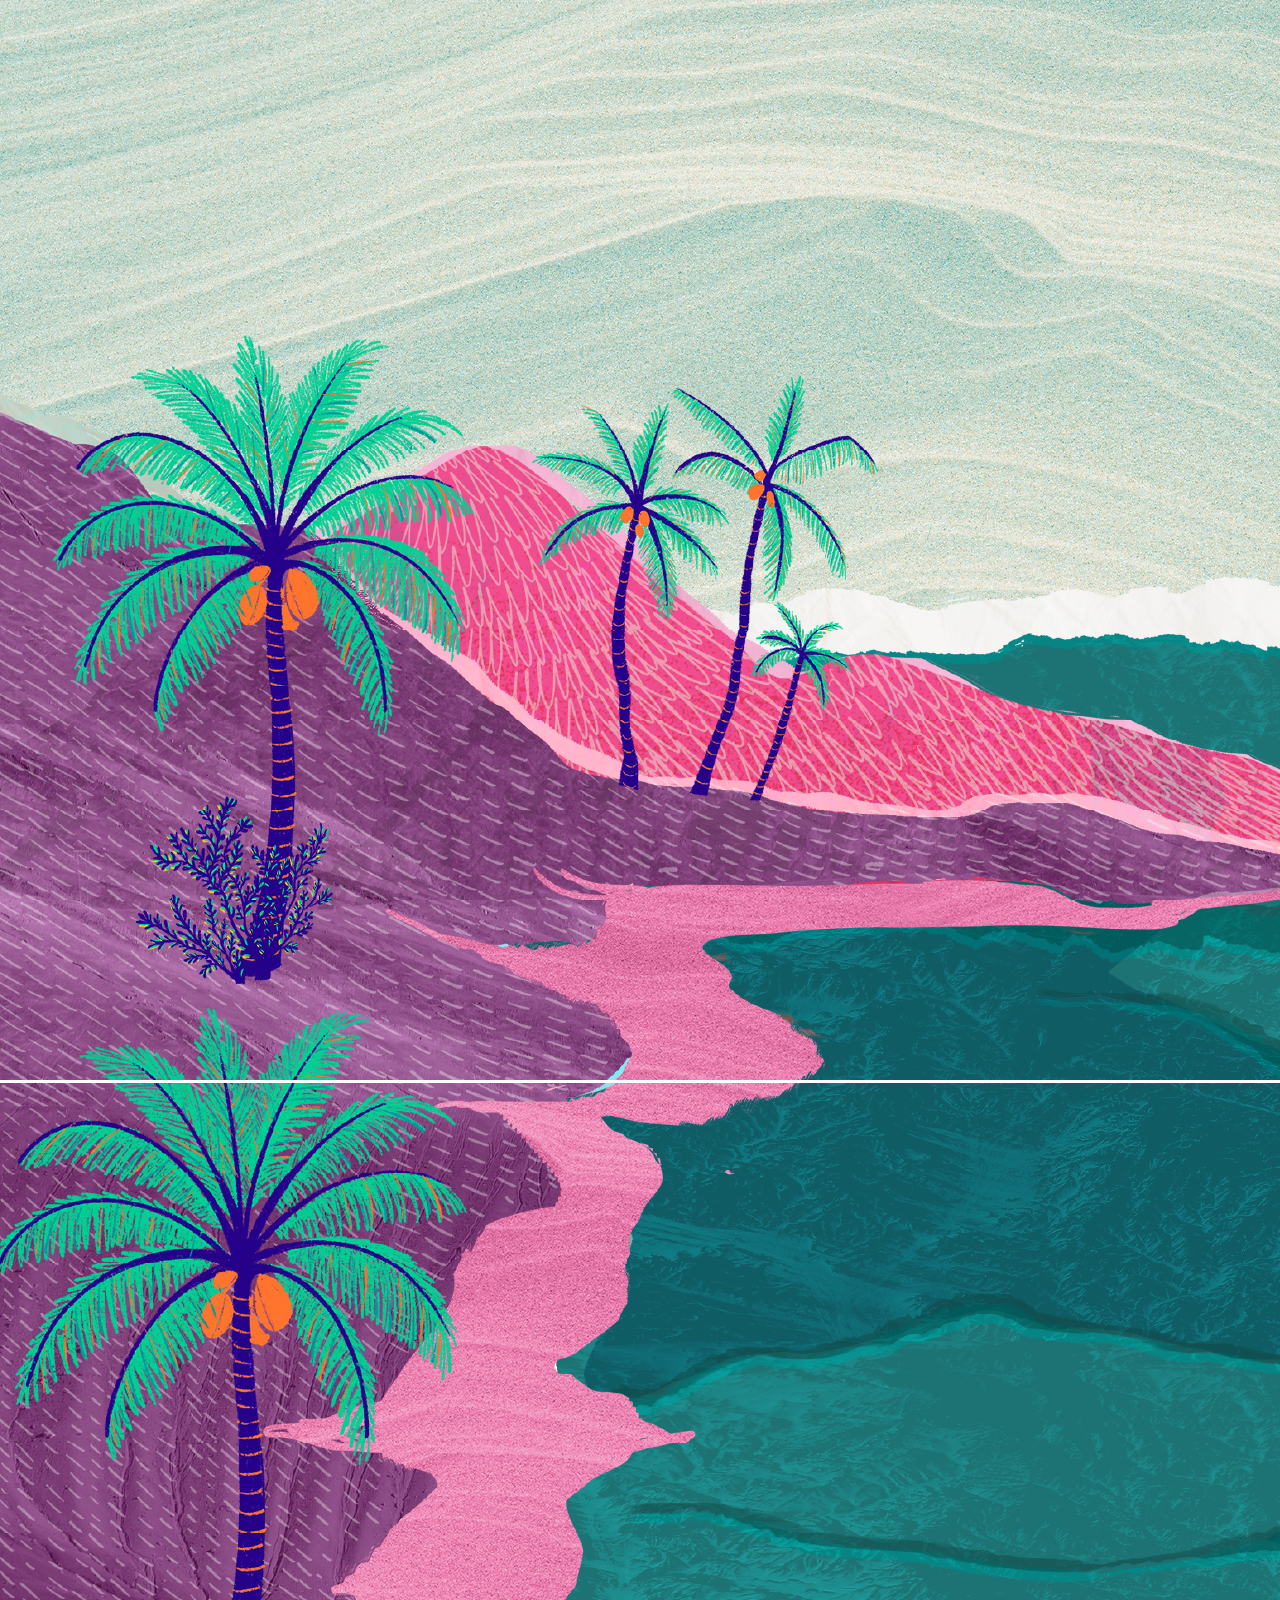
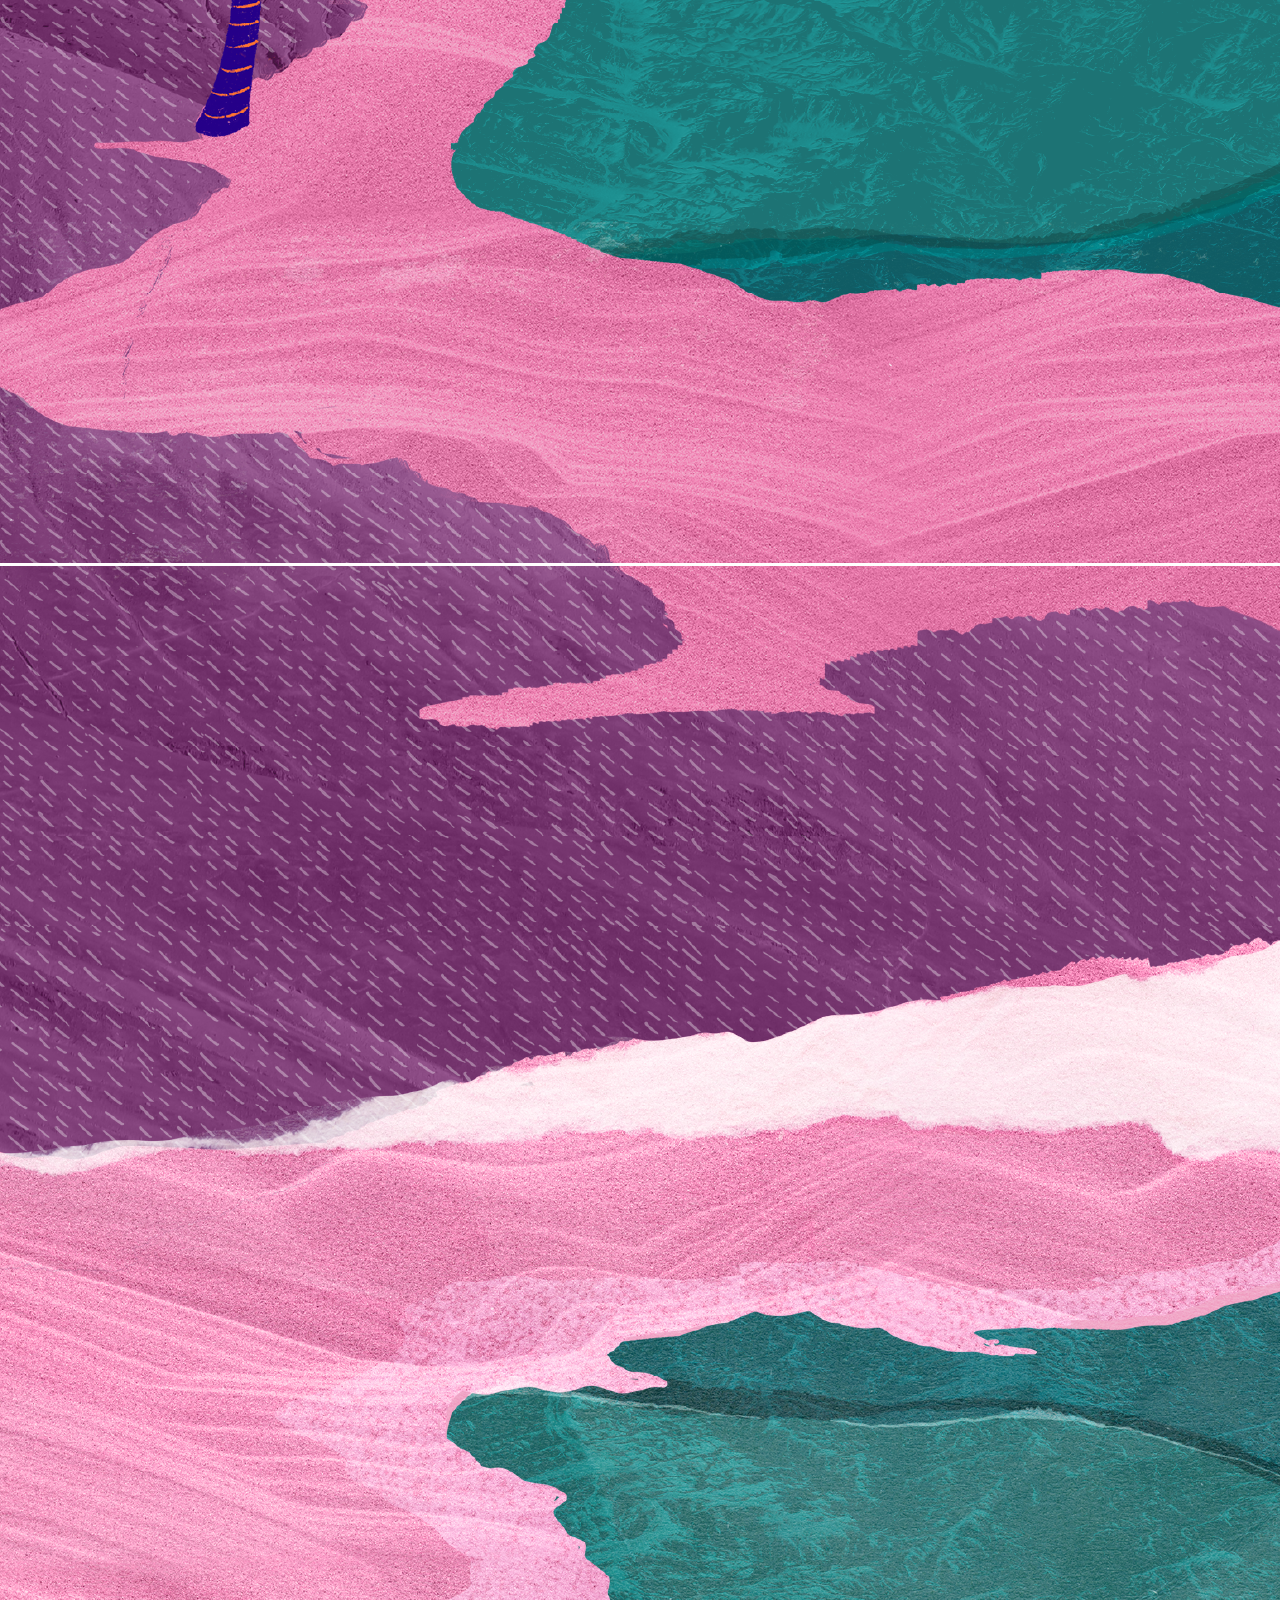
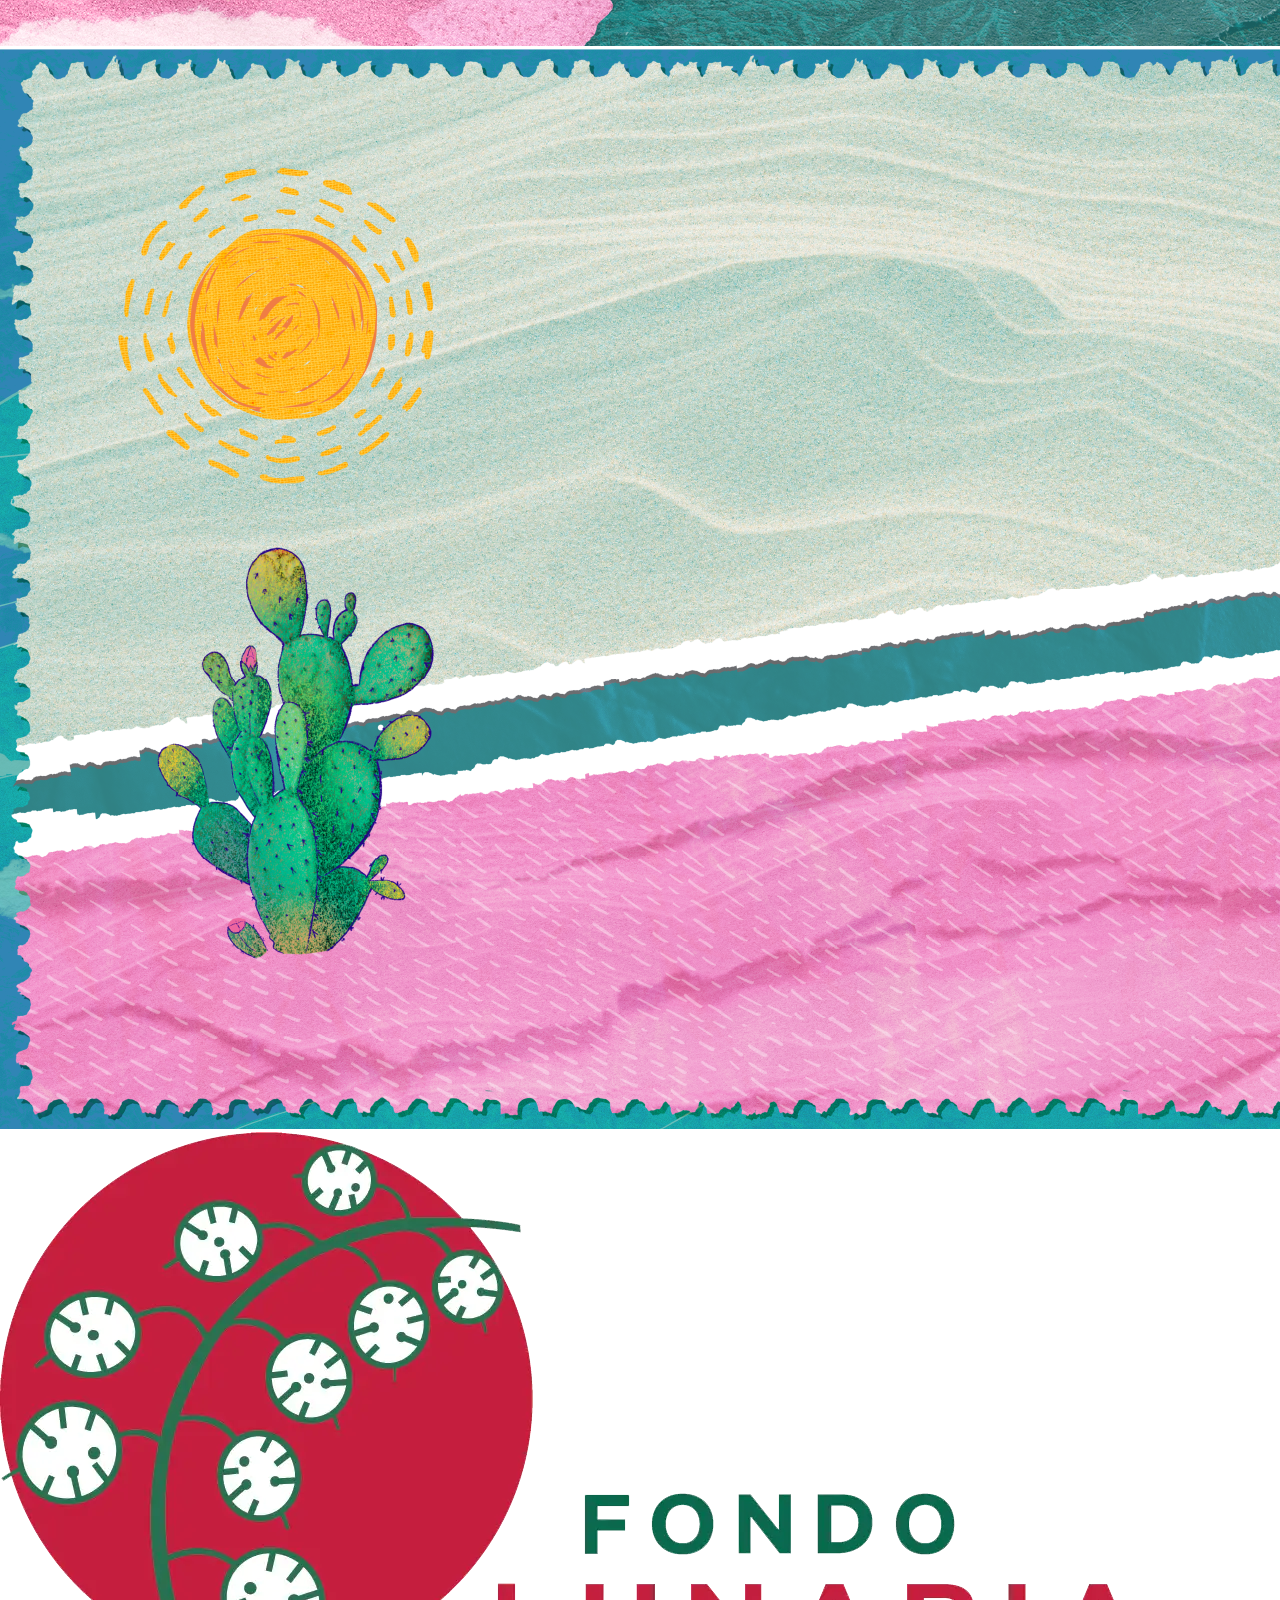
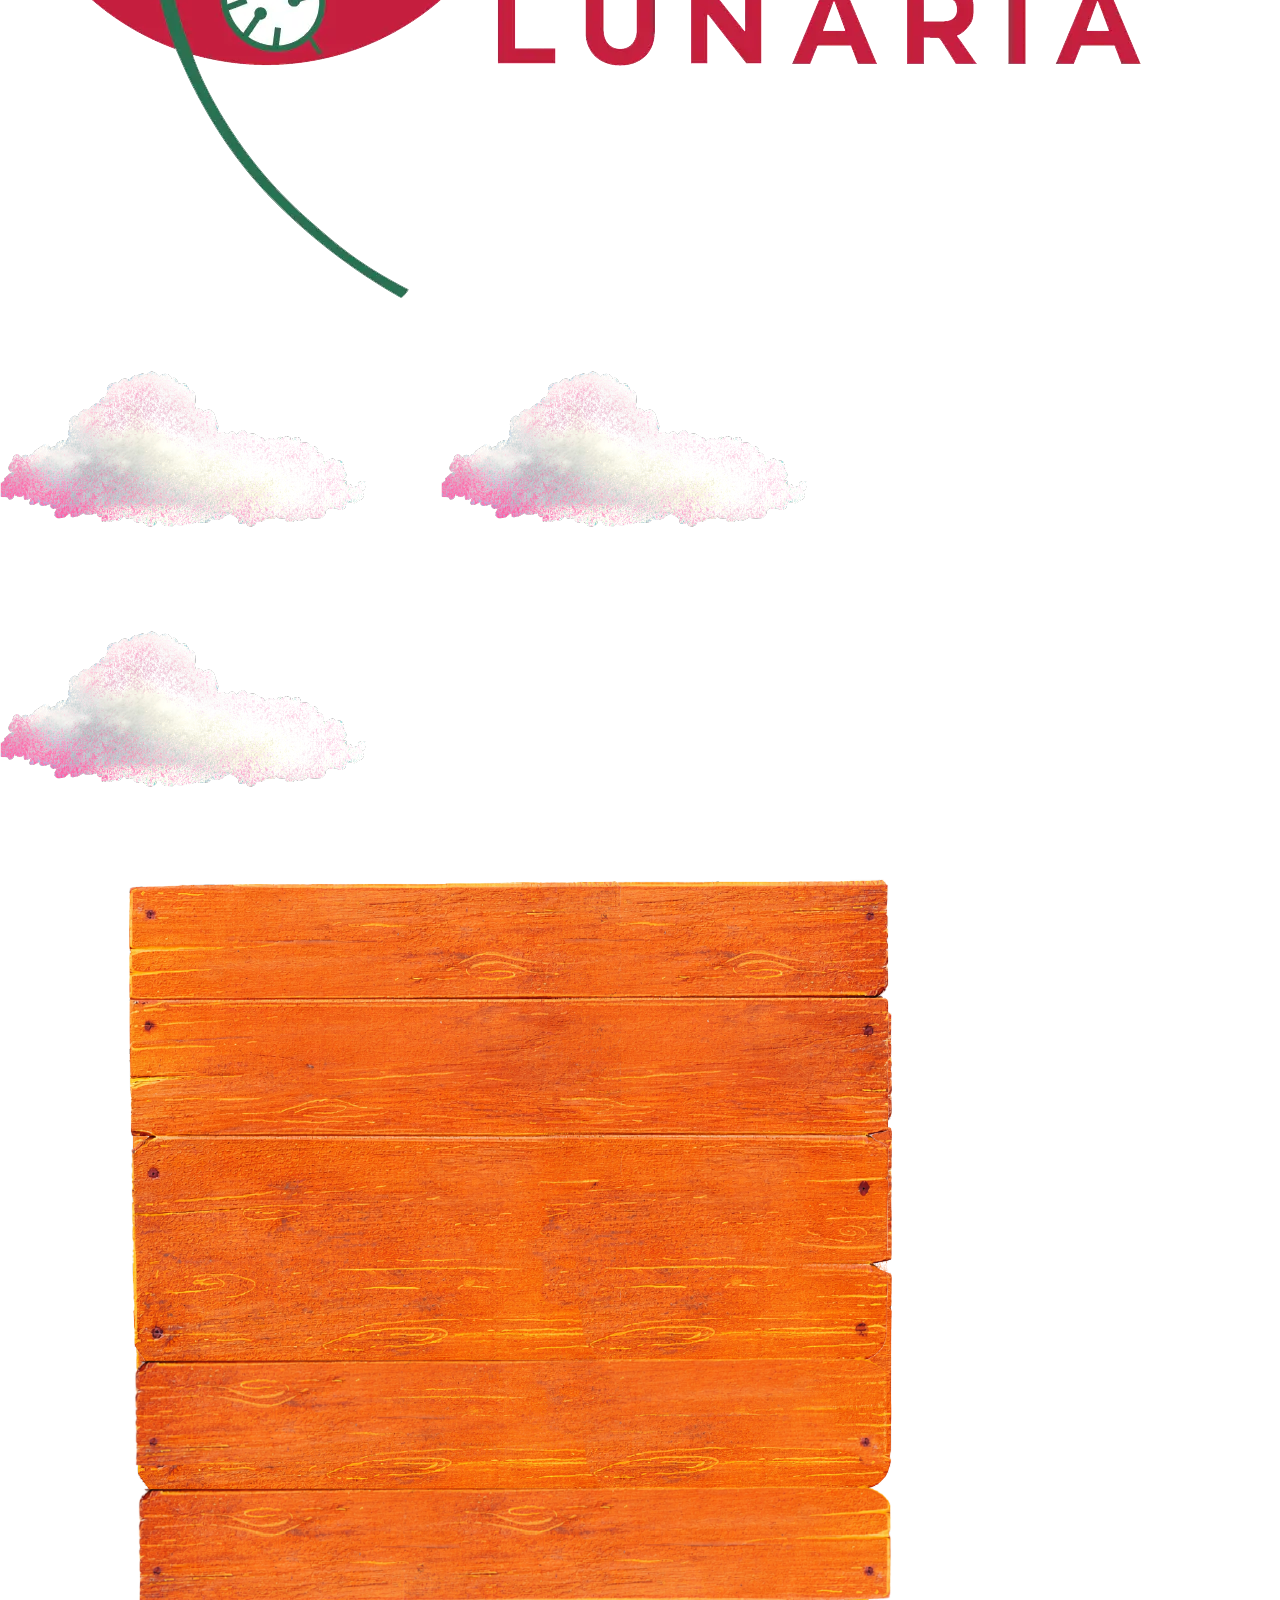
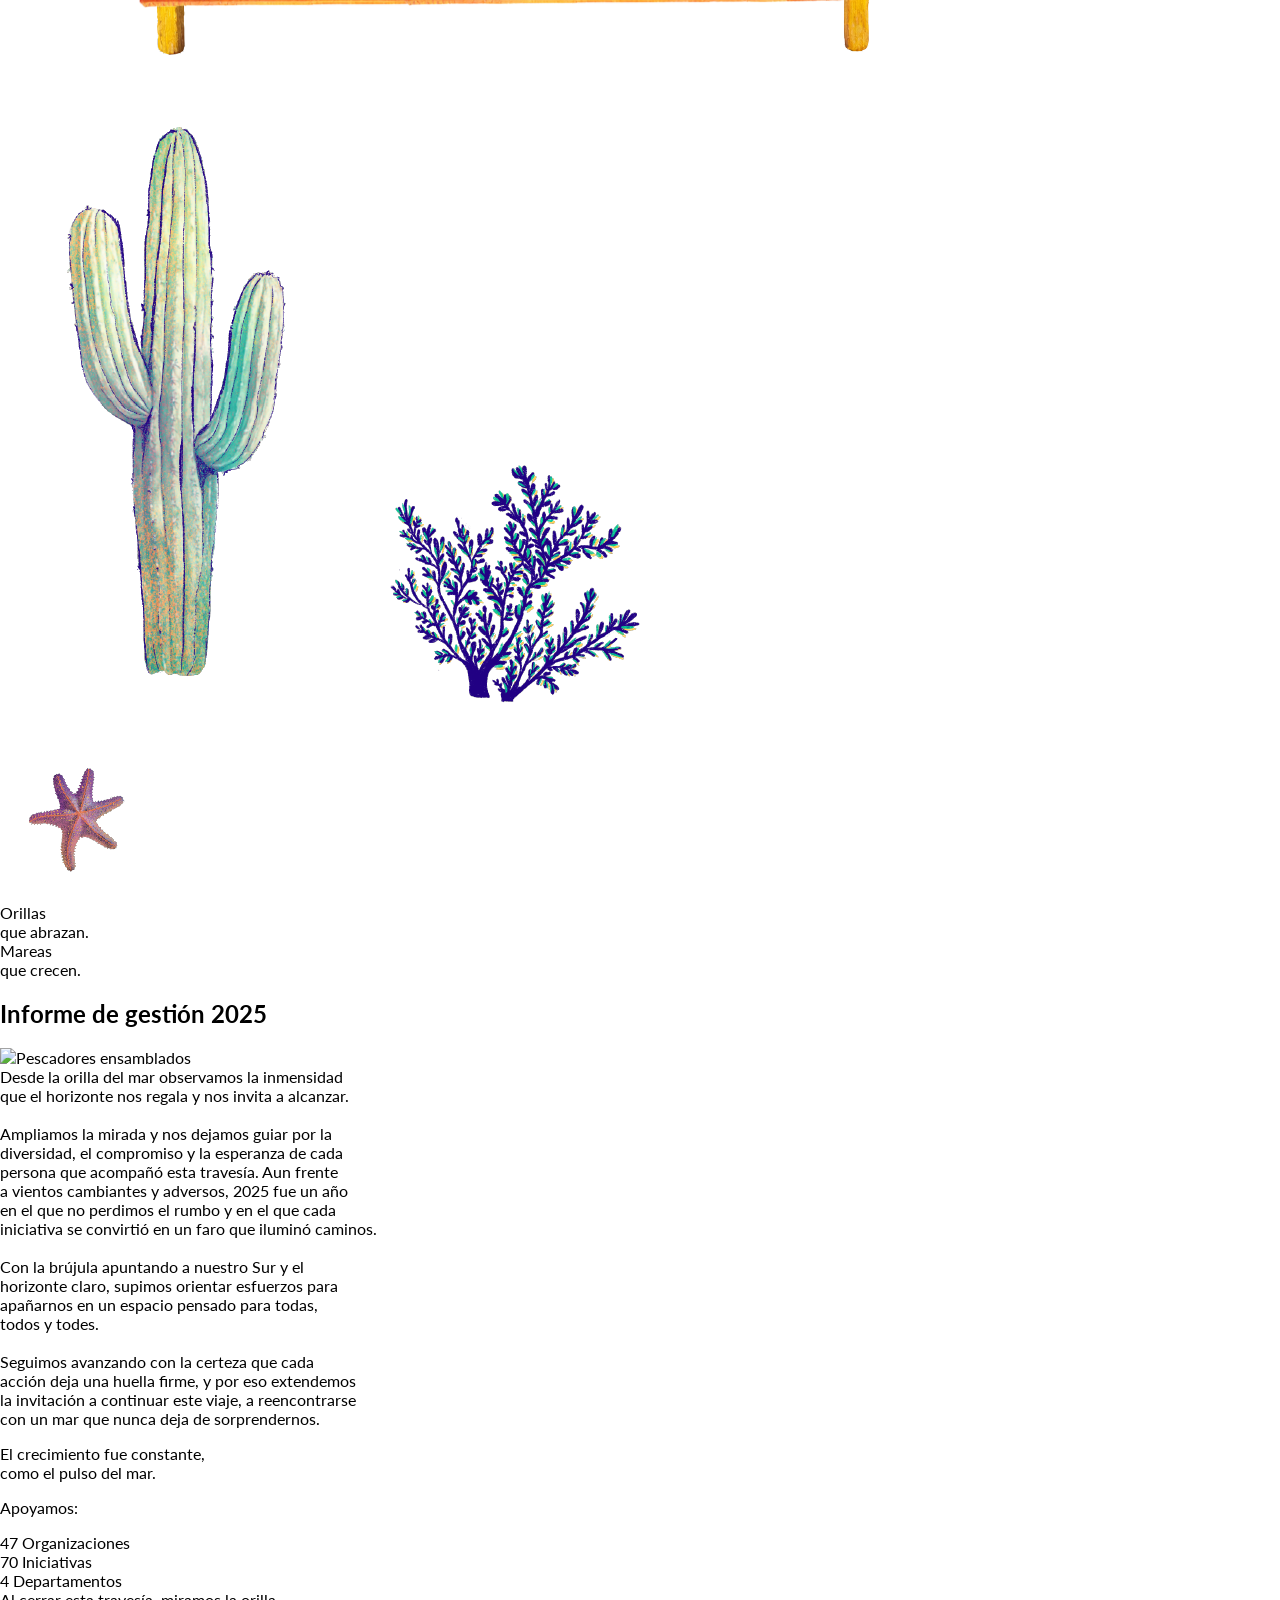
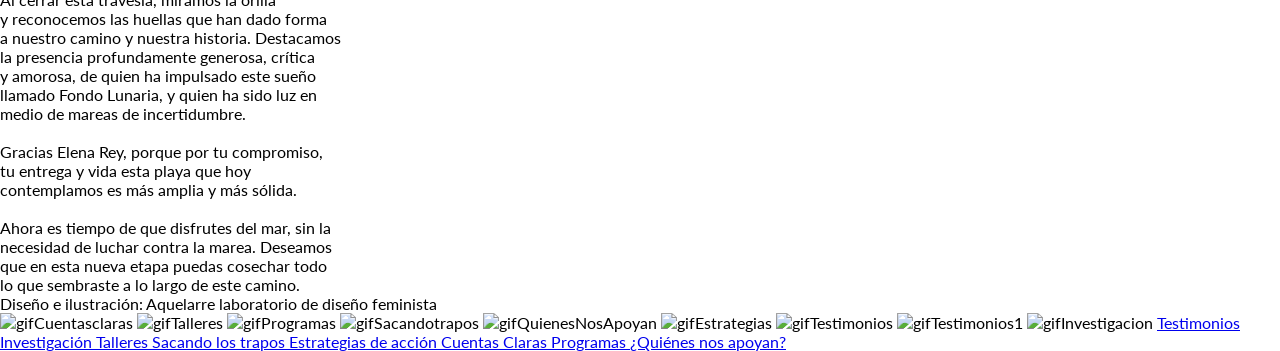
==== commit e9a05c0c: "version3" ====
--- a/index.html
+++ b/index.html
@@ -41,7 +41,7 @@
 lo que sembraste a lo largo de este camino.
 </span> </div> <div class="report-intro-credit" data-astro-cid-p7cumipz>
 Diseño e ilustración: Aquelarre laboratorio de diseño feminista
-</div> </div>  <div class="contenedor" data-astro-cid-hxf7jpfn> <img class="gifCuentasclaras" src="/resources/gifs/gif-flamenco-ensamblado.webp" alt="gifCuentasclaras" data-astro-cid-hxf7jpfn> <img class="gifTalleres" src="/resources/gifs/gif-artesana-paujil-1.webp" alt="gifTalleres" data-astro-cid-hxf7jpfn> <img class="gifProgramas" src="/resources/gifs/gif-canoa-2-ensamblado.webp" alt="gifProgramas" data-astro-cid-hxf7jpfn> <img class="gifSacandotrapos" src="/resources/gifs/gif-vendedor-jugos-ensamblado-1.webp" alt="gifSacandotrapos" data-astro-cid-hxf7jpfn> <img class="gifQuienesNosApoyan" src="/resources/gifs/gif-pez-nadador-ensamblado-1.webp" alt="gifQuienesNosApoyan" data-astro-cid-hxf7jpfn> <img class="gifEstrategias" src="/resources/gifs/gif-medusa-ensamblada.webp" alt="gifEstrategias" data-astro-cid-hxf7jpfn> <img class="gifTestimonios" src="/resources/gifs/gif-cangrejo-guitarrista-2.webp" alt="gifTestimonios" data-astro-cid-hxf7jpfn> <img class="gifTestimonios1" src="/resources/gifs/gif-langosta-bongoes.webp" alt="gifTestimonios1" data-astro-cid-hxf7jpfn> <img class="gifInvestigacion" src="/resources/gifs/gif-lagartija.webp" alt="gifInvestigacion" data-astro-cid-hxf7jpfn> <a href="/Testimonios" class="btn testimonios" data-astro-cid-hxf7jpfn>
+</div> </div>  <div class="contenedor" data-astro-cid-hxf7jpfn> <img class="gifCuentasclaras" src="/informe2025V1/resources/gifs/gif-flamenco-ensamblado.webp" alt="gifCuentasclaras" data-astro-cid-hxf7jpfn> <img class="gifTalleres" src="/informe2025V1/resources/gifs/gif-artesana-paujil-1.webp" alt="gifTalleres" data-astro-cid-hxf7jpfn> <img class="gifProgramas" src="/informe2025V1/resources/gifs/gif-canoa-2-ensamblado.webp" alt="gifProgramas" data-astro-cid-hxf7jpfn> <img class="gifSacandotrapos" src="/informe2025V1/resources/gifs/gif-vendedor-jugos-ensamblado-1.webp" alt="gifSacandotrapos" data-astro-cid-hxf7jpfn> <img class="gifQuienesNosApoyan" src="/informe2025V1/resources/gifs/gif-pez-nadador-ensamblado-1.webp" alt="gifQuienesNosApoyan" data-astro-cid-hxf7jpfn> <img class="gifEstrategias" src="/informe2025V1/resources/gifs/gif-medusa-ensamblada.webp" alt="gifEstrategias" data-astro-cid-hxf7jpfn> <img class="gifTestimonios" src="/informe2025V1/resources/gifs/gif-cangrejo-guitarrista-2.webp" alt="gifTestimonios" data-astro-cid-hxf7jpfn> <img class="gifTestimonios1" src="/informe2025V1/resources/gifs/gif-langosta-bongoes.webp" alt="gifTestimonios1" data-astro-cid-hxf7jpfn> <img class="gifInvestigacion" src="/informe2025V1/resources/gifs/gif-lagartija.webp" alt="gifInvestigacion" data-astro-cid-hxf7jpfn> <a href="/Testimonios" class="btn testimonios" data-astro-cid-hxf7jpfn>
 Testimonios
 </a> <a href="/Testimonios" class="btn testimonios nav" data-astro-cid-hxf7jpfn></a> <a href="/Investigacion" class="btn investigacion" data-astro-cid-hxf7jpfn>
 Investigación
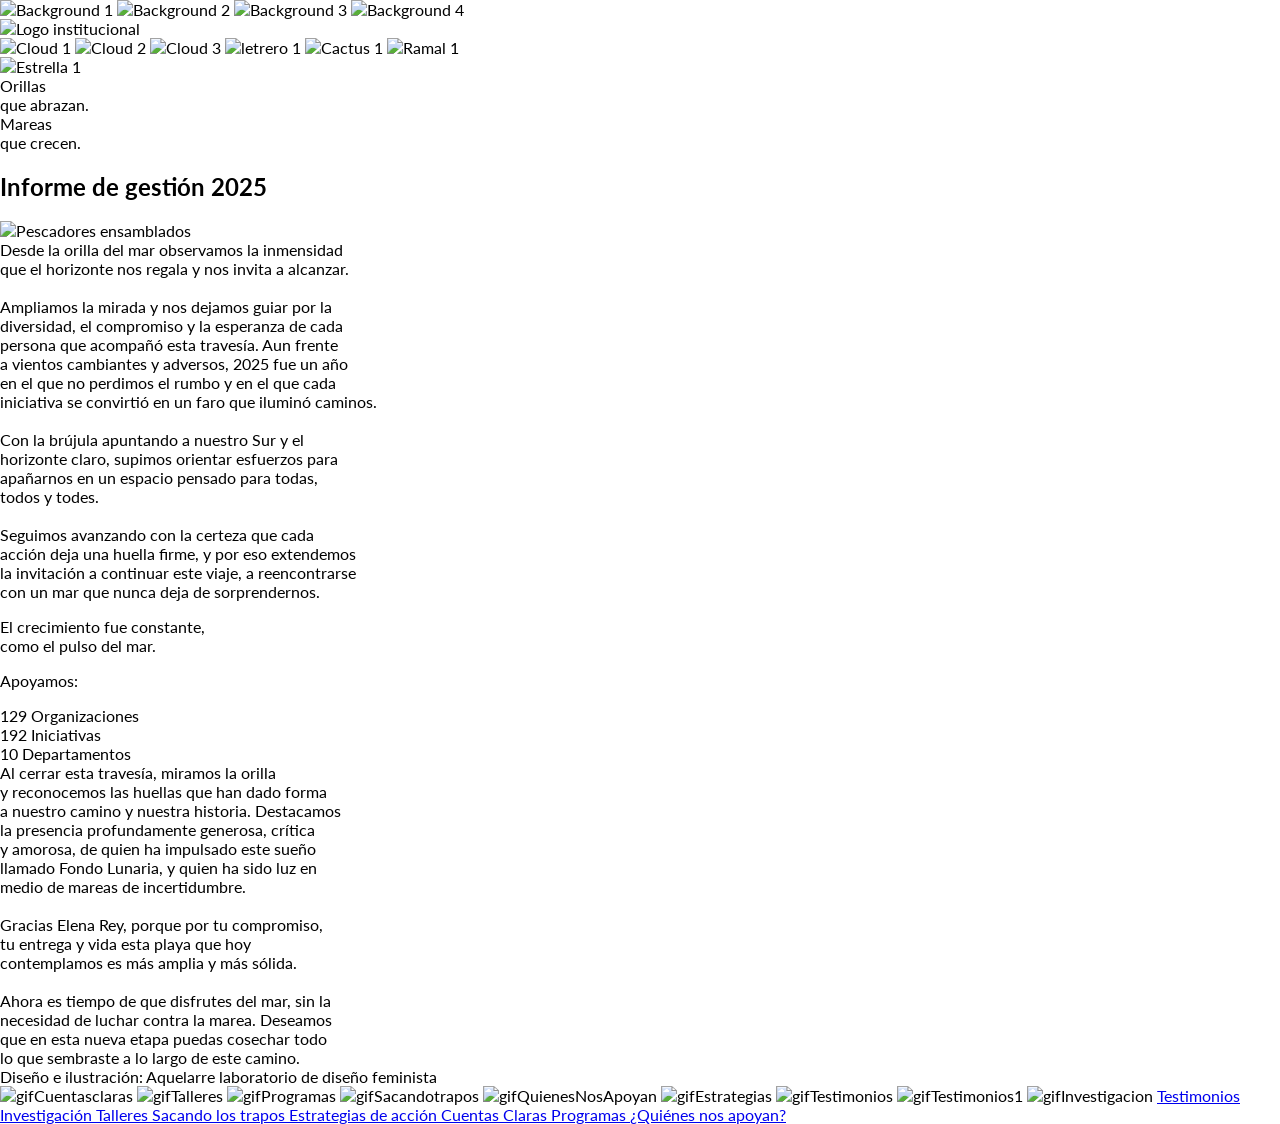
==== commit e27d34d2: "version3" ====
--- a/index.html
+++ b/index.html
@@ -1,12 +1,12 @@
-<!DOCTYPE html><html lang="en" data-astro-cid-sckkx6r4> <head><meta charset="UTF-8"><meta name="viewport" content="width=device-width, initial-scale=1.0"><link rel="icon" type="image/svg+xml" href="assets/logo/logoIcono.webp"><meta name="generator" content="Astro v5.8.0"><title>Fondo Lunaria informe 2024</title><!-- Tipografía Lato de Google Fonts --><link href="https://fonts.googleapis.com/css2?family=Lato:wght@400;700&display=swap" rel="stylesheet"><link rel="stylesheet" href="https://cdnjs.cloudflare.com/ajax/libs/font-awesome/6.5.0/css/all.min.css"><link rel="stylesheet" href="/informe2025V1/_astro/index.B_r-b2rL.css">
+<!DOCTYPE html><html lang="en" data-astro-cid-sckkx6r4> <head><meta charset="UTF-8"><meta name="viewport" content="width=device-width, initial-scale=1.0"><link rel="icon" type="image/svg+xml" href="/informe2025V1/assets/logo/logoIcono.webp"><meta name="generator" content="Astro v5.8.0"><title>Fondo Lunaria informe 2024</title><!-- Tipografía Lato de Google Fonts --><link href="https://fonts.googleapis.com/css2?family=Lato:wght@400;700&display=swap" rel="stylesheet"><link rel="stylesheet" href="https://cdnjs.cloudflare.com/ajax/libs/font-awesome/6.5.0/css/all.min.css"><link rel="stylesheet" href="/informe2025V1/_astro/index.B_r-b2rL.css">
 <style>@font-face{font-family:Pogonia;src:url(/informe2025V1/fonts/pogonia-medium.ttf) format("truetype");font-weight:400;font-style:normal;font-display:swap}@font-face{font-family:Lato-Italic;src:url(/informe2025V1/fonts/Lato-Italic.ttf) format("truetype");font-weight:400;font-style:normal;font-display:swap}@font-face{font-family:PogoniaBold;src:url(/informe2025V1/fonts/pogonia-bold.ttf) format("truetype");font-weight:400;font-style:normal;font-display:swap}@font-face{font-family:Lato-Light;src:url(/informe2025V1/fonts/Lato-Light.ttf) format("truetype");font-weight:400;font-style:normal;font-display:swap}@font-face{font-family:Discordia;src:url(/informe2025V1/fonts/Discordia-Regular.woff) format("woff"),url(/informe2025V1/fonts/Discordia-Regular.ttf) format("truetype");font-weight:400;font-style:normal;font-display:swap}@font-face{font-family:Discordia;src:url(/informe2025V1/fonts/Discordia-Italic.ttf) format("truetype");font-weight:400;font-style:italic;font-display:swap}@font-face{font-family:Discordia;src:url(/informe2025V1/fonts/Discordia-Bold.ttf) format("truetype");font-weight:700;font-style:normal;font-display:swap}@font-face{font-family:Discordia;src:url(/informe2025V1/fonts/Discordia-BoldItalic.ttf) format("truetype");font-weight:700;font-style:italic;font-display:swap}@font-face{font-family:Discordia Bold;src:url(/informe2025V1/fonts/Discordia-Bold.ttf) format("truetype");font-weight:700;font-style:normal;font-display:swap}@font-face{font-family:Discordia Italic;src:url(/informe2025V1/fonts/Discordia-Italic.ttf) format("truetype");font-weight:400;font-style:italic;font-display:swap}@font-face{font-family:Discordia Bold Italic;src:url(/informe2025V1/fonts/Discordia-BoldItalic.ttf) format("truetype");font-weight:700;font-style:italic;font-display:swap}@font-face{font-family:Lato;src:url(/informe2025V1/fonts/Lato-Black.ttf) format("truetype");font-weight:900;font-style:normal;font-display:swap}@font-face{font-family:Lato Black;src:url(/informe2025V1/fonts/Lato-Black.ttf) format("truetype");font-weight:900;font-style:normal;font-display:swap}:root{--ancho: 100%;--alto: 956.25vw }html,body,[data-astro-cid-sckkx6r4]{margin:0;padding:0;box-sizing:border-box}html,body{font-family:Lato,sans-serif}body{overflow-x:hidden}.fondo[data-astro-cid-sckkx6r4]{position:absolute;top:0;left:0;z-index:-1;width:var(--ancho);height:var(--alto)}
 </style></head> <body data-astro-cid-sckkx6r4>  <!-- ════════════════════════════════════════════════════════════════════════
      SCENE CONTAINER
      Toda la escena se encierra en un contenedor absoluto que ocupa la altura
      declarada en la variable CSS  --alto  (definida en Layout).
-══════════════════════════════════════════════════════════════════════════ --><div class="scene-container" data-astro-cid-bph4x4vf> <!-- BACKGROUND (desktop y móvil) --> <div class="scene-background" data-astro-cid-bph4x4vf> <img class="backgroundParte1" src="assets/background/backgroundParte1.webp" alt="Background 1" data-astro-cid-bph4x4vf> <img class="backgroundParte2" src="assets/background/backgroundParte2.webp" alt="Background 2" data-astro-cid-bph4x4vf> <img class="backgroundParte3" src="assets/background/backgroundParte3.webp" alt="Background 3" data-astro-cid-bph4x4vf> <img class="backgroundParte4" src="assets/background/backgroundParte4.webp" alt="Background 4" data-astro-cid-bph4x4vf> </div> <!-- LOGO --> <div class="scene-logo" data-astro-cid-bph4x4vf> <img class="scene-img logo" src="assets/logo/logoFinal.webp" alt="Logo institucional" data-astro-cid-bph4x4vf> </div> <!--  RESTO DE ELEMENTOS DE LA ESCENA  --> <div class="scene-elements" data-astro-cid-bph4x4vf> <!-- ── NUBES ────────────────────────────────────────────────────────── --> <img class="scene-img cloud1" src="assets/clouds/clouds.webp" alt="Cloud 1" data-astro-cid-bph4x4vf> <img class="scene-img cloud2" src="assets/clouds/clouds.webp" alt="Cloud 2" data-astro-cid-bph4x4vf> <img class="scene-img cloud3" src="assets/clouds/clouds.webp" alt="Cloud 3" data-astro-cid-bph4x4vf> <!-- ── FRAILEJONES ──────────────────────────────────────────────────── --> <img class="scene-img letrero1" src="assets/environment/letrero1.webp" alt="letrero 1" data-astro-cid-bph4x4vf> <img class="scene-img cactus1" src="assets/environment/cactus.webp" alt="Cactus 1" data-astro-cid-bph4x4vf> <img class="scene-img ramal1" src="assets/environment/ramal.webp" alt="Ramal 1" data-astro-cid-bph4x4vf> </div>  </div> <!-- ════════════════════════════════════════════════════════════════════════
+══════════════════════════════════════════════════════════════════════════ --><div class="scene-container" data-astro-cid-bph4x4vf> <!-- BACKGROUND (desktop y móvil) --> <div class="scene-background" data-astro-cid-bph4x4vf> <img class="backgroundParte1" src="/informe2025V1/assets/background/backgroundParte1.webp" alt="Background 1" data-astro-cid-bph4x4vf> <img class="backgroundParte2" src="/informe2025V1/assets/background/backgroundParte2.webp" alt="Background 2" data-astro-cid-bph4x4vf> <img class="backgroundParte3" src="/informe2025V1/assets/background/backgroundParte3.webp" alt="Background 3" data-astro-cid-bph4x4vf> <img class="backgroundParte4" src="/informe2025V1/assets/background/backgroundParte4.webp" alt="Background 4" data-astro-cid-bph4x4vf> </div> <!-- LOGO --> <div class="scene-logo" data-astro-cid-bph4x4vf> <img class="scene-img logo" src="/informe2025V1/assets/logo/logoFinal.webp" alt="Logo institucional" data-astro-cid-bph4x4vf> </div> <!--  RESTO DE ELEMENTOS DE LA ESCENA  --> <div class="scene-elements" data-astro-cid-bph4x4vf> <!-- ── NUBES ────────────────────────────────────────────────────────── --> <img class="scene-img cloud1" src="/informe2025V1/assets/clouds/clouds.webp" alt="Cloud 1" data-astro-cid-bph4x4vf> <img class="scene-img cloud2" src="/informe2025V1/assets/clouds/clouds.webp" alt="Cloud 2" data-astro-cid-bph4x4vf> <img class="scene-img cloud3" src="/informe2025V1/assets/clouds/clouds.webp" alt="Cloud 3" data-astro-cid-bph4x4vf> <!-- ── FRAILEJONES ──────────────────────────────────────────────────── --> <img class="scene-img letrero1" src="/informe2025V1/assets/environment/letrero1.webp" alt="letrero 1" data-astro-cid-bph4x4vf> <img class="scene-img cactus1" src="/informe2025V1/assets/environment/cactus.webp" alt="Cactus 1" data-astro-cid-bph4x4vf> <img class="scene-img ramal1" src="/informe2025V1/assets/environment/ramal.webp" alt="Ramal 1" data-astro-cid-bph4x4vf> </div>  </div> <!-- ════════════════════════════════════════════════════════════════════════
      STYLES
-══════════════════════════════════════════════════════════════════════════ -->  <div class="report-intro-container" data-astro-cid-ic2x36vr> <img class="scene-img estrella1" src="assets/environment/estrella.webp" alt="Estrella 1" data-astro-cid-ic2x36vr> <!-- Encabezado del informe --> <div class="report-intro-header" data-astro-cid-ic2x36vr> <span class="report-intro-title" data-astro-cid-ic2x36vr>
+══════════════════════════════════════════════════════════════════════════ -->  <div class="report-intro-container" data-astro-cid-ic2x36vr> <img class="scene-img estrella1" src="/informe2025V1/assets/environment/estrella.webp" alt="Estrella 1" data-astro-cid-ic2x36vr> <!-- Encabezado del informe --> <div class="report-intro-header" data-astro-cid-ic2x36vr> <span class="report-intro-title" data-astro-cid-ic2x36vr>
 Orillas <br data-astro-cid-ic2x36vr> </span> <span class="report-intro-highlight" data-astro-cid-ic2x36vr>que</span> <span class="report-intro-title" data-astro-cid-ic2x36vr> abrazan.</span><br data-astro-cid-ic2x36vr> <span class="report-intro-title" data-astro-cid-ic2x36vr>Mareas</span> <br data-astro-cid-ic2x36vr> <span class="report-intro-highlight" data-astro-cid-ic2x36vr>que</span> <span class="report-intro-title" data-astro-cid-ic2x36vr> crecen.</span> <h2 class="report-intro-subtitle" data-astro-cid-ic2x36vr>Informe de gestión 2025</h2> </div> <img class="report-intro-gif" src="/assets/gifs/gif-pescadores-ensamblado-3-1.webp" alt="Pescadores ensamblados" data-astro-cid-ic2x36vr> <!-- Texto poético que introduce el informe --> <div class="report-intro-body" data-astro-cid-ic2x36vr> <span class="report-intro-text" data-astro-cid-ic2x36vr>
 Desde la orilla del mar observamos la inmensidad<br data-astro-cid-ic2x36vr>
 que el horizonte nos regala y nos invita a alcanzar.<br data-astro-cid-ic2x36vr><br data-astro-cid-ic2x36vr>
@@ -41,20 +41,20 @@
 lo que sembraste a lo largo de este camino.
 </span> </div> <div class="report-intro-credit" data-astro-cid-p7cumipz>
 Diseño e ilustración: Aquelarre laboratorio de diseño feminista
-</div> </div>  <div class="contenedor" data-astro-cid-hxf7jpfn> <img class="gifCuentasclaras" src="/informe2025V1/resources/gifs/gif-flamenco-ensamblado.webp" alt="gifCuentasclaras" data-astro-cid-hxf7jpfn> <img class="gifTalleres" src="/informe2025V1/resources/gifs/gif-artesana-paujil-1.webp" alt="gifTalleres" data-astro-cid-hxf7jpfn> <img class="gifProgramas" src="/informe2025V1/resources/gifs/gif-canoa-2-ensamblado.webp" alt="gifProgramas" data-astro-cid-hxf7jpfn> <img class="gifSacandotrapos" src="/informe2025V1/resources/gifs/gif-vendedor-jugos-ensamblado-1.webp" alt="gifSacandotrapos" data-astro-cid-hxf7jpfn> <img class="gifQuienesNosApoyan" src="/informe2025V1/resources/gifs/gif-pez-nadador-ensamblado-1.webp" alt="gifQuienesNosApoyan" data-astro-cid-hxf7jpfn> <img class="gifEstrategias" src="/informe2025V1/resources/gifs/gif-medusa-ensamblada.webp" alt="gifEstrategias" data-astro-cid-hxf7jpfn> <img class="gifTestimonios" src="/informe2025V1/resources/gifs/gif-cangrejo-guitarrista-2.webp" alt="gifTestimonios" data-astro-cid-hxf7jpfn> <img class="gifTestimonios1" src="/informe2025V1/resources/gifs/gif-langosta-bongoes.webp" alt="gifTestimonios1" data-astro-cid-hxf7jpfn> <img class="gifInvestigacion" src="/informe2025V1/resources/gifs/gif-lagartija.webp" alt="gifInvestigacion" data-astro-cid-hxf7jpfn> <a href="/Testimonios" class="btn testimonios" data-astro-cid-hxf7jpfn>
+</div> </div>  <div class="contenedor" data-astro-cid-hxf7jpfn> <img class="gifCuentasclaras" src="/informe2025V1/resources/gifs/gif-flamenco-ensamblado.webp" alt="gifCuentasclaras" data-astro-cid-hxf7jpfn> <img class="gifTalleres" src="/informe2025V1/resources/gifs/gif-artesana-paujil-1.webp" alt="gifTalleres" data-astro-cid-hxf7jpfn> <img class="gifProgramas" src="/informe2025V1/resources/gifs/gif-canoa-2-ensamblado.webp" alt="gifProgramas" data-astro-cid-hxf7jpfn> <img class="gifSacandotrapos" src="/informe2025V1/resources/gifs/gif-vendedor-jugos-ensamblado-1.webp" alt="gifSacandotrapos" data-astro-cid-hxf7jpfn> <img class="gifQuienesNosApoyan" src="/informe2025V1/resources/gifs/gif-pez-nadador-ensamblado-1.webp" alt="gifQuienesNosApoyan" data-astro-cid-hxf7jpfn> <img class="gifEstrategias" src="/informe2025V1/resources/gifs/gif-medusa-ensamblada.webp" alt="gifEstrategias" data-astro-cid-hxf7jpfn> <img class="gifTestimonios" src="/informe2025V1/resources/gifs/gif-cangrejo-guitarrista-2.webp" alt="gifTestimonios" data-astro-cid-hxf7jpfn> <img class="gifTestimonios1" src="/informe2025V1/resources/gifs/gif-langosta-bongoes.webp" alt="gifTestimonios1" data-astro-cid-hxf7jpfn> <img class="gifInvestigacion" src="/informe2025V1/resources/gifs/gif-lagartija.webp" alt="gifInvestigacion" data-astro-cid-hxf7jpfn> <a href="/informe2025V1/Testimonios" class="btn testimonios" data-astro-cid-hxf7jpfn>
 Testimonios
-</a> <a href="/Testimonios" class="btn testimonios nav" data-astro-cid-hxf7jpfn></a> <a href="/Investigacion" class="btn investigacion" data-astro-cid-hxf7jpfn>
+</a> <a href="/informe2025V1/Testimonios" class="btn testimonios nav" data-astro-cid-hxf7jpfn></a> <a href="/informe2025V1/Investigacion" class="btn investigacion" data-astro-cid-hxf7jpfn>
 Investigación
-</a> <a href="/Investigacion" class="btn investigacion nav" data-astro-cid-hxf7jpfn></a> <a href="/Talleres" class="btn talleres" data-astro-cid-hxf7jpfn>
+</a> <a href="/informe2025V1/Investigacion" class="btn investigacion nav" data-astro-cid-hxf7jpfn></a> <a href="/informe2025V1/Talleres" class="btn talleres" data-astro-cid-hxf7jpfn>
 Talleres
-</a> <a href="/Talleres" class="btn talleres nav" data-astro-cid-hxf7jpfn></a> <a href="/SacandoLosTrapos" class="btn trapos" data-astro-cid-hxf7jpfn>
+</a> <a href="/informe2025V1/Talleres" class="btn talleres nav" data-astro-cid-hxf7jpfn></a> <a href="/informe2025V1/SacandoLosTrapos" class="btn trapos" data-astro-cid-hxf7jpfn>
 Sacando los trapos
-</a> <a href="/SacandoLosTrapos" class="btn trapos nav" data-astro-cid-hxf7jpfn></a> <a href="/Estrategias/" class="btn accion" data-astro-cid-hxf7jpfn>
+</a> <a href="/informe2025V1/SacandoLosTrapos" class="btn trapos nav" data-astro-cid-hxf7jpfn></a> <a href="/informe2025V1/Estrategias/" class="btn accion" data-astro-cid-hxf7jpfn>
 Estrategias de acción
-</a> <a href="/Estrategias/" class="btn accion nav" data-astro-cid-hxf7jpfn></a> <a href="/CuentasClaras" class="btn cuentas" data-astro-cid-hxf7jpfn>
+</a> <a href="/informe2025V1/Estrategias/" class="btn accion nav" data-astro-cid-hxf7jpfn></a> <a href="/informe2025V1/CuentasClaras" class="btn cuentas" data-astro-cid-hxf7jpfn>
 Cuentas Claras
-</a> <a href="/CuentasClaras" class="btn cuentas nav" data-astro-cid-hxf7jpfn></a> <a href="/Programas" class="btn programas" data-astro-cid-hxf7jpfn>
+</a> <a href="/informe2025V1/CuentasClaras" class="btn cuentas nav" data-astro-cid-hxf7jpfn></a> <a href="/informe2025V1/Programas" class="btn programas" data-astro-cid-hxf7jpfn>
 Programas
-</a> <a href="/Programas" class="btn programas nav" data-astro-cid-hxf7jpfn></a> <a href="/QuienesNosApoyan" class="btn apoyo" data-astro-cid-hxf7jpfn>
+</a> <a href="/informe2025V1/Programas" class="btn programas nav" data-astro-cid-hxf7jpfn></a> <a href="/informe2025V1/QuienesNosApoyan" class="btn apoyo" data-astro-cid-hxf7jpfn>
 ¿Quiénes nos apoyan?
-</a> <a href="/QuienesNosApoyan" class="btn apoyo nav" data-astro-cid-hxf7jpfn></a> </div>   </body></html>+</a> <a href="/informe2025V1/QuienesNosApoyan" class="btn apoyo nav" data-astro-cid-hxf7jpfn></a> </div>   </body></html>
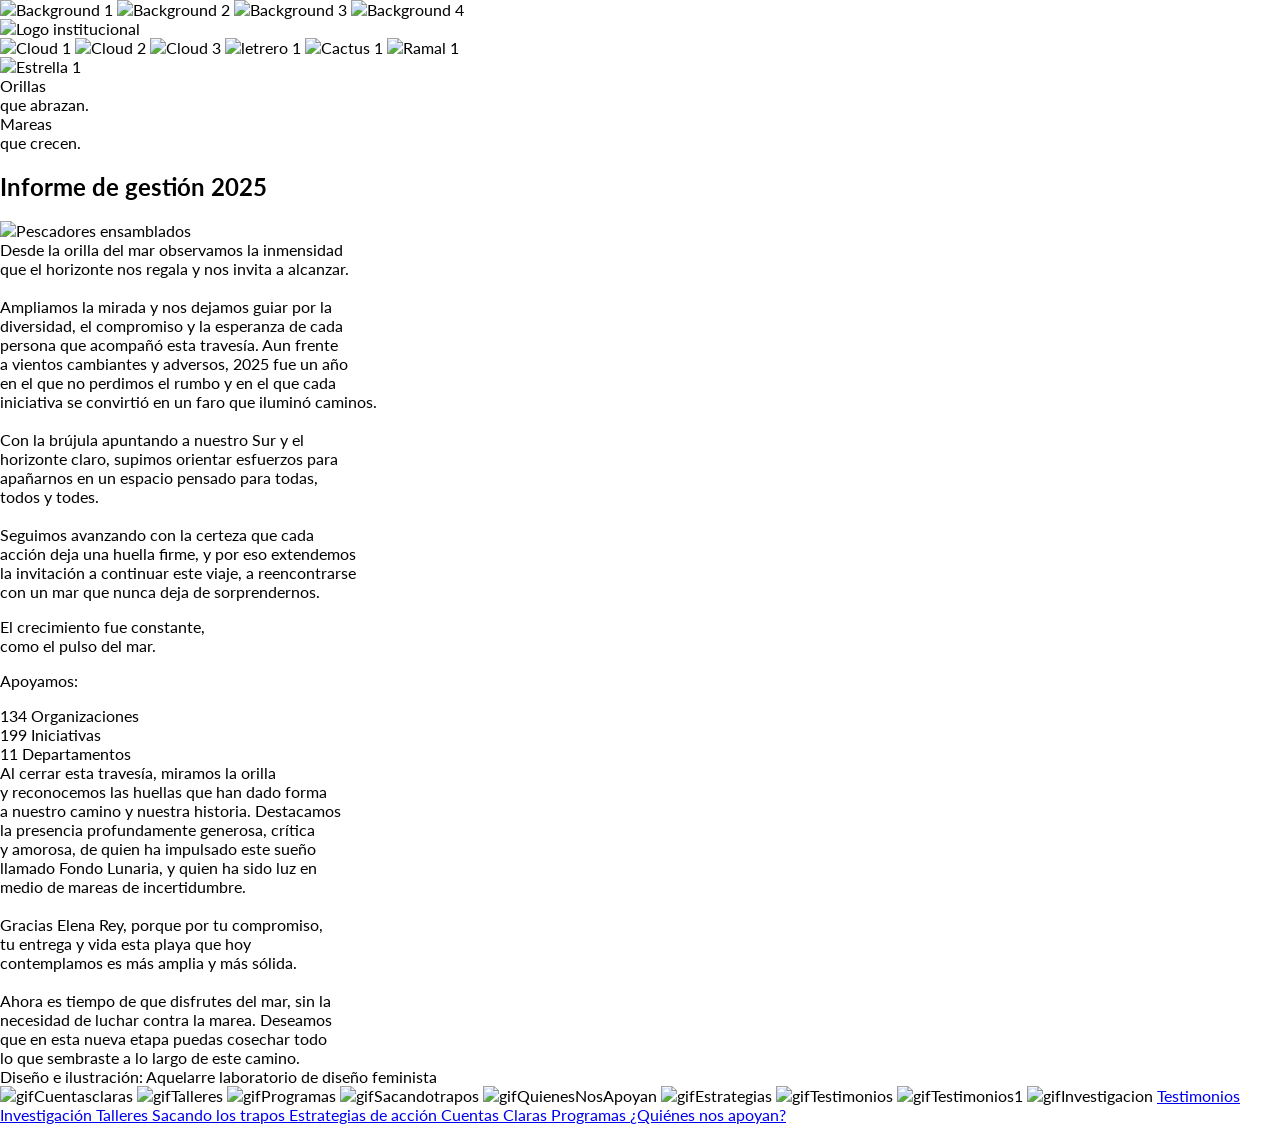
==== commit dfa816e0: "version3" ====
--- a/index.html
+++ b/index.html
@@ -7,7 +7,7 @@
 ══════════════════════════════════════════════════════════════════════════ --><div class="scene-container" data-astro-cid-bph4x4vf> <!-- BACKGROUND (desktop y móvil) --> <div class="scene-background" data-astro-cid-bph4x4vf> <img class="backgroundParte1" src="/informe2025V1/assets/background/backgroundParte1.webp" alt="Background 1" data-astro-cid-bph4x4vf> <img class="backgroundParte2" src="/informe2025V1/assets/background/backgroundParte2.webp" alt="Background 2" data-astro-cid-bph4x4vf> <img class="backgroundParte3" src="/informe2025V1/assets/background/backgroundParte3.webp" alt="Background 3" data-astro-cid-bph4x4vf> <img class="backgroundParte4" src="/informe2025V1/assets/background/backgroundParte4.webp" alt="Background 4" data-astro-cid-bph4x4vf> </div> <!-- LOGO --> <div class="scene-logo" data-astro-cid-bph4x4vf> <img class="scene-img logo" src="/informe2025V1/assets/logo/logoFinal.webp" alt="Logo institucional" data-astro-cid-bph4x4vf> </div> <!--  RESTO DE ELEMENTOS DE LA ESCENA  --> <div class="scene-elements" data-astro-cid-bph4x4vf> <!-- ── NUBES ────────────────────────────────────────────────────────── --> <img class="scene-img cloud1" src="/informe2025V1/assets/clouds/clouds.webp" alt="Cloud 1" data-astro-cid-bph4x4vf> <img class="scene-img cloud2" src="/informe2025V1/assets/clouds/clouds.webp" alt="Cloud 2" data-astro-cid-bph4x4vf> <img class="scene-img cloud3" src="/informe2025V1/assets/clouds/clouds.webp" alt="Cloud 3" data-astro-cid-bph4x4vf> <!-- ── FRAILEJONES ──────────────────────────────────────────────────── --> <img class="scene-img letrero1" src="/informe2025V1/assets/environment/letrero1.webp" alt="letrero 1" data-astro-cid-bph4x4vf> <img class="scene-img cactus1" src="/informe2025V1/assets/environment/cactus.webp" alt="Cactus 1" data-astro-cid-bph4x4vf> <img class="scene-img ramal1" src="/informe2025V1/assets/environment/ramal.webp" alt="Ramal 1" data-astro-cid-bph4x4vf> </div>  </div> <!-- ════════════════════════════════════════════════════════════════════════
      STYLES
 ══════════════════════════════════════════════════════════════════════════ -->  <div class="report-intro-container" data-astro-cid-ic2x36vr> <img class="scene-img estrella1" src="/informe2025V1/assets/environment/estrella.webp" alt="Estrella 1" data-astro-cid-ic2x36vr> <!-- Encabezado del informe --> <div class="report-intro-header" data-astro-cid-ic2x36vr> <span class="report-intro-title" data-astro-cid-ic2x36vr>
-Orillas <br data-astro-cid-ic2x36vr> </span> <span class="report-intro-highlight" data-astro-cid-ic2x36vr>que</span> <span class="report-intro-title" data-astro-cid-ic2x36vr> abrazan.</span><br data-astro-cid-ic2x36vr> <span class="report-intro-title" data-astro-cid-ic2x36vr>Mareas</span> <br data-astro-cid-ic2x36vr> <span class="report-intro-highlight" data-astro-cid-ic2x36vr>que</span> <span class="report-intro-title" data-astro-cid-ic2x36vr> crecen.</span> <h2 class="report-intro-subtitle" data-astro-cid-ic2x36vr>Informe de gestión 2025</h2> </div> <img class="report-intro-gif" src="/assets/gifs/gif-pescadores-ensamblado-3-1.webp" alt="Pescadores ensamblados" data-astro-cid-ic2x36vr> <!-- Texto poético que introduce el informe --> <div class="report-intro-body" data-astro-cid-ic2x36vr> <span class="report-intro-text" data-astro-cid-ic2x36vr>
+Orillas <br data-astro-cid-ic2x36vr> </span> <span class="report-intro-highlight" data-astro-cid-ic2x36vr>que</span> <span class="report-intro-title" data-astro-cid-ic2x36vr> abrazan.</span><br data-astro-cid-ic2x36vr> <span class="report-intro-title" data-astro-cid-ic2x36vr>Mareas</span> <br data-astro-cid-ic2x36vr> <span class="report-intro-highlight" data-astro-cid-ic2x36vr>que</span> <span class="report-intro-title" data-astro-cid-ic2x36vr> crecen.</span> <h2 class="report-intro-subtitle" data-astro-cid-ic2x36vr>Informe de gestión 2025</h2> </div> <img class="report-intro-gif" src="/informe2025V1/assets/gifs/gif-pescadores-ensamblado-3-1.webp" alt="Pescadores ensamblados" data-astro-cid-ic2x36vr> <!-- Texto poético que introduce el informe --> <div class="report-intro-body" data-astro-cid-ic2x36vr> <span class="report-intro-text" data-astro-cid-ic2x36vr>
 Desde la orilla del mar observamos la inmensidad<br data-astro-cid-ic2x36vr>
 que el horizonte nos regala y nos invita a alcanzar.<br data-astro-cid-ic2x36vr><br data-astro-cid-ic2x36vr>
 Ampliamos la mirada y nos dejamos guiar por la<br data-astro-cid-ic2x36vr>
